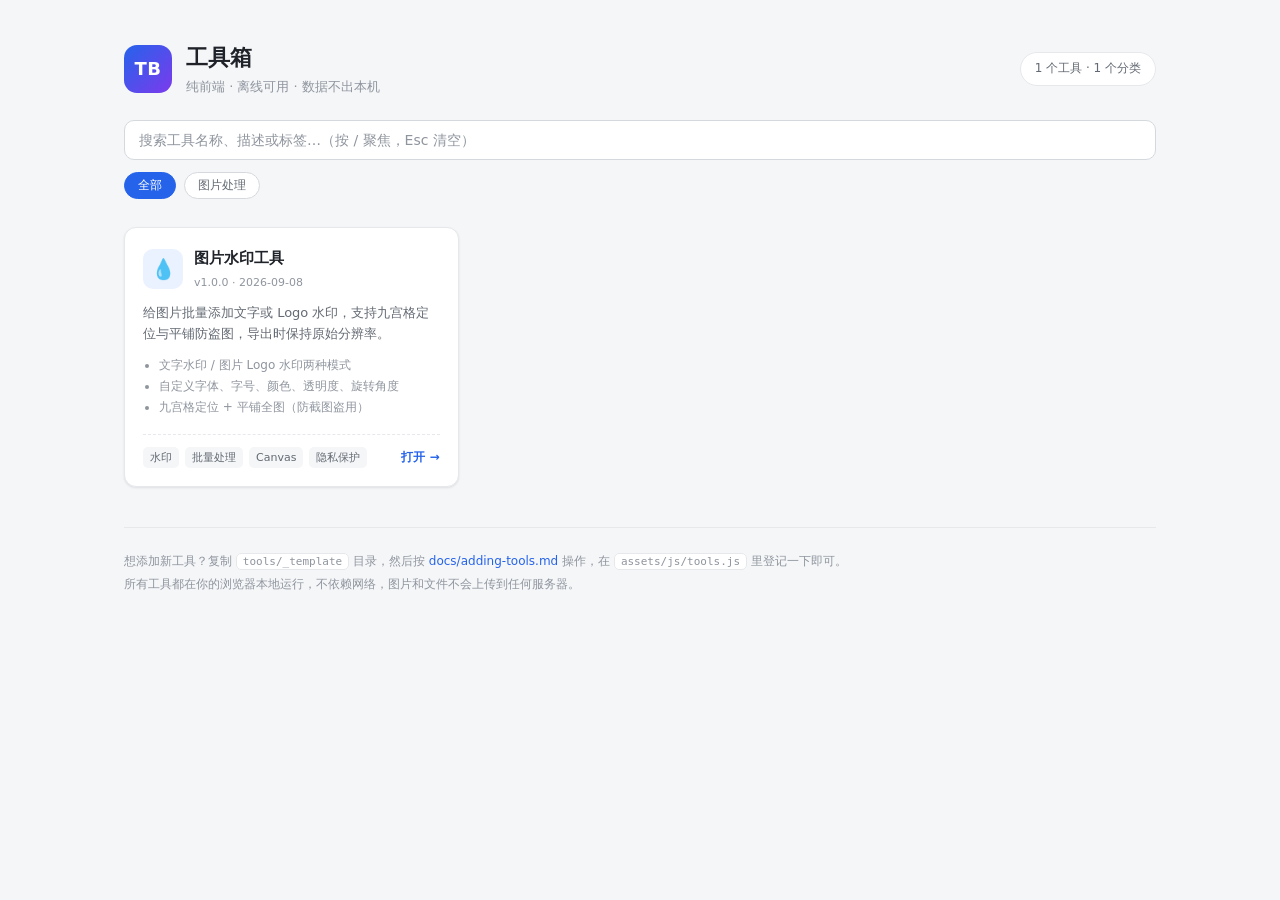
==== index.html @ ea6f8308 "feat: 初始化工具集仓库，接入图片水印工具 - 搭建模块化仓库结构：首页 + assets 公共资源 + tools 工具模块 + docs 文档 - 首页支持卡片展示、关键词搜索、分类筛选（按 " ====
<!DOCTYPE html>
<html lang="zh-CN">
<head>
<meta charset="UTF-8">
<meta name="viewport" content="width=device-width, initial-scale=1.0">
<title>工具箱 · 本地小工具集合</title>
<link rel="stylesheet" href="assets/css/hub.css">
</head>
<body>

<div class="page">
  <header class="hero">
    <div class="hero-inner">
      <div class="hero-logo">TB</div>
      <div>
        <h1>工具箱</h1>
        <p class="sub">纯前端 · 离线可用 · 数据不出本机</p>
      </div>
      <div class="hero-stat" id="stat"></div>
    </div>

    <input id="search" class="search" type="search" autocomplete="off"
           placeholder="搜索工具名称、描述或标签…（按 / 聚焦，Esc 清空）">
    <div class="chips" id="chips"></div>
  </header>

  <main class="grid" id="grid"></main>
  <div class="empty" id="empty" hidden>没有匹配的工具，换个关键词试试。</div>

  <footer class="foot">
    <p>想添加新工具？复制 <code>tools/_template</code> 目录，然后按 <a href="docs/adding-tools.md">docs/adding-tools.md</a> 操作，在 <code>assets/js/tools.js</code> 里登记一下即可。</p>
    <p>所有工具都在你的浏览器本地运行，不依赖网络，图片和文件不会上传到任何服务器。</p>
  </footer>
</div>

<script src="assets/js/tools.js"></script>
<script src="assets/js/hub.js"></script>
</body>
</html>
---- assets/css/hub.css ----
:root {
  --bg: #f5f6f8;
  --panel: #ffffff;
  --line: #e6e8eb;
  --line-strong: #d5d9de;
  --text: #1f2329;
  --text-sub: #646a73;
  --text-muted: #8f959e;
  --primary: #2563eb;
  --primary-dark: #1d4ed8;
  --primary-soft: #eaf1ff;
  --radius: 12px;
  --shadow: 0 1px 3px rgba(16, 24, 40, .06), 0 1px 2px rgba(16, 24, 40, .04);
  --shadow-hover: 0 8px 24px rgba(16, 24, 40, .10);
}

* { box-sizing: border-box; }

body {
  margin: 0;
  background: var(--bg);
  color: var(--text);
  font-family: "PingFang SC", "Microsoft YaHei", system-ui, -apple-system, "Segoe UI", sans-serif;
  font-size: 14px;
  line-height: 1.6;
}

.page { max-width: 1080px; margin: 0 auto; padding: 40px 24px 60px; }

/* ---------- 头部 ---------- */
.hero { margin-bottom: 28px; }

.hero-inner { display: flex; align-items: center; gap: 14px; flex-wrap: wrap; }

.hero-logo {
  width: 48px; height: 48px;
  border-radius: 13px;
  background: linear-gradient(135deg, #2563eb, #7c3aed);
  color: #fff;
  font-weight: 700;
  font-size: 18px;
  display: flex; align-items: center; justify-content: center;
  flex: 0 0 auto;
  letter-spacing: .5px;
}

.hero h1 { font-size: 22px; margin: 0; font-weight: 600; }
.hero .sub { margin: 2px 0 0; font-size: 13px; color: var(--text-muted); }

.hero-stat {
  margin-left: auto;
  font-size: 12px;
  color: var(--text-sub);
  background: var(--panel);
  border: 1px solid var(--line);
  border-radius: 20px;
  padding: 6px 14px;
  white-space: nowrap;
}

.search {
  width: 100%;
  margin-top: 22px;
  border: 1px solid var(--line-strong);
  border-radius: 10px;
  padding: 11px 14px;
  font-size: 14px;
  font-family: inherit;
  color: var(--text);
  background: var(--panel);
  outline: none;
  transition: all .15s;
}
.search:focus { border-color: var(--primary); box-shadow: 0 0 0 3px var(--primary-soft); }
.search::placeholder { color: var(--text-muted); }

.chips { display: flex; gap: 8px; flex-wrap: wrap; margin-top: 12px; }
.chip {
  border: 1px solid var(--line-strong);
  background: var(--panel);
  color: var(--text-sub);
  border-radius: 20px;
  padding: 4px 13px;
  font-size: 12px;
  cursor: pointer;
  font-family: inherit;
  transition: all .15s;
}
.chip:hover { border-color: var(--primary); color: var(--primary); }
.chip.active { background: var(--primary); border-color: var(--primary); color: #fff; }

/* ---------- 工具卡片 ---------- */
.grid {
  display: grid;
  grid-template-columns: repeat(auto-fill, minmax(300px, 1fr));
  gap: 14px;
}

.card {
  display: flex;
  flex-direction: column;
  background: var(--panel);
  border: 1px solid var(--line);
  border-radius: var(--radius);
  padding: 18px;
  text-decoration: none;
  color: inherit;
  box-shadow: var(--shadow);
  transition: all .18s;
}
.card:hover {
  transform: translateY(-2px);
  border-color: var(--primary);
  box-shadow: var(--shadow-hover);
}

.card-head { display: flex; align-items: center; gap: 11px; }

.card-icon {
  width: 40px; height: 40px;
  border-radius: 10px;
  background: var(--primary-soft);
  font-size: 20px;
  display: flex; align-items: center; justify-content: center;
  flex: 0 0 auto;
}

.card-title { font-size: 15px; font-weight: 600; margin: 0; }
.card-ver { font-size: 11px; color: var(--text-muted); }

.card-desc {
  margin: 11px 0 0;
  font-size: 13px;
  color: var(--text-sub);
  flex: 1 1 auto;
}

.card-feats { margin: 11px 0 0; padding-left: 16px; font-size: 12px; color: var(--text-muted); }
.card-feats li { margin-bottom: 2px; }

.card-foot {
  display: flex;
  align-items: center;
  justify-content: space-between;
  gap: 8px;
  margin-top: 14px;
  padding-top: 12px;
  border-top: 1px dashed var(--line);
}

.tags { display: flex; gap: 6px; flex-wrap: wrap; }
.tag {
  font-size: 11px;
  color: var(--text-sub);
  background: var(--bg);
  border-radius: 5px;
  padding: 2px 7px;
}
.card-go { font-size: 12px; color: var(--primary); font-weight: 600; white-space: nowrap; }

/* ---------- 空状态 / 页脚 ---------- */
.empty { text-align: center; color: var(--text-muted); padding: 50px 0; }
.empty[hidden] { display: none; }

.foot {
  margin-top: 40px;
  padding-top: 20px;
  border-top: 1px solid var(--line);
  font-size: 12px;
  color: var(--text-muted);
}
.foot p { margin: 4px 0; }
.foot code {
  background: var(--panel);
  border: 1px solid var(--line);
  border-radius: 5px;
  padding: 1px 6px;
  font-size: 11px;
}
.foot a { color: var(--primary); text-decoration: none; }
.foot a:hover { text-decoration: underline; }

@media (max-width: 640px) {
  .page { padding: 24px 16px 40px; }
  .hero-stat { margin-left: 0; }
}
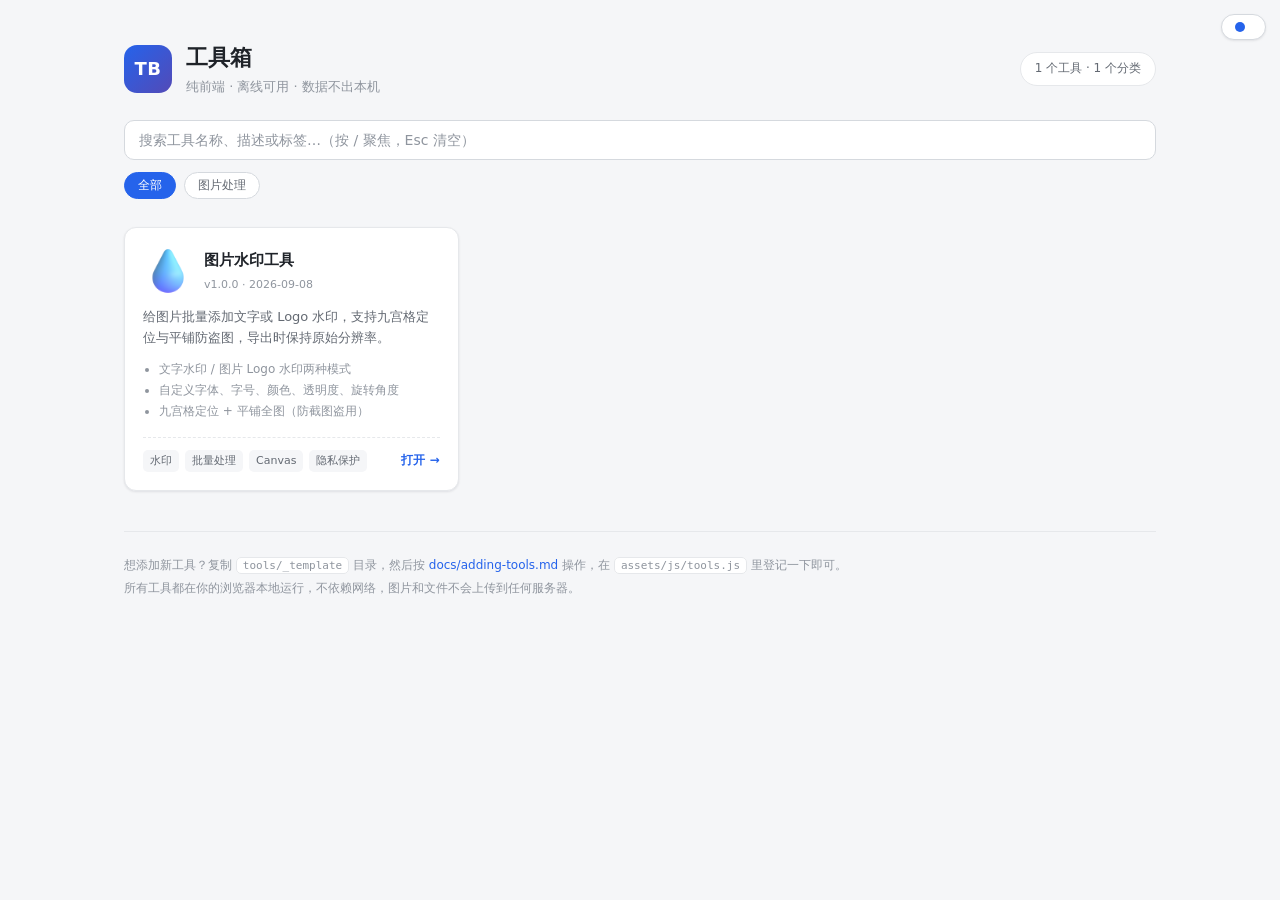
==== commit e07d0f84: "feat: 接入集中式主题系统与多巴胺卡通主题 - 新增 theme.css 集中全部设计令牌（清爽/多巴胺两套变量），组件样式只消费变量 - 新增 theme-maximal.css：五色边框轮转、" ====
--- a/index.html
+++ b/index.html
@@ -4,13 +4,20 @@
 <meta charset="UTF-8">
 <meta name="viewport" content="width=device-width, initial-scale=1.0">
 <title>工具箱 · 本地小工具集合</title>
+<script>document.documentElement.setAttribute('data-theme', (function(){try{return localStorage.getItem('tools-hub-theme')}catch(e){return null}})()||'clean')</script>
+<link rel="preconnect" href="https://fonts.googleapis.com">
+<link rel="preconnect" href="https://fonts.gstatic.com" crossorigin>
+<link href="https://fonts.googleapis.com/css2?family=Outfit:wght@700;800;900&family=Bangers&family=DM+Sans:wght@400;500;700&display=swap" rel="stylesheet" media="print" onload="this.media='all'">
+<link rel="stylesheet" href="assets/css/theme.css">
 <link rel="stylesheet" href="assets/css/hub.css">
+<link rel="stylesheet" href="assets/css/theme-maximal.css">
 </head>
 <body>
 
 <div class="page">
   <header class="hero">
     <div class="hero-inner">
+      <img class="hero-illo" src="assets/img/toolbox.png" alt="" aria-hidden="true">
       <div class="hero-logo">TB</div>
       <div>
         <h1>工具箱</h1>
@@ -35,5 +42,6 @@
 
 <script src="assets/js/tools.js"></script>
 <script src="assets/js/hub.js"></script>
+<script src="assets/js/theme.js"></script>
 </body>
 </html>
--- a/assets/css/theme.css
+++ b/assets/css/theme.css
@@ -0,0 +1,124 @@
+/* ============================================================
+   theme.css —— 集中式设计令牌（全仓库唯一变量来源）
+   切换机制：<html data-theme="clean | dopamine">
+   约定：组件样式（hub.css / 各工具 style.css）只消费变量，
+        不再自定义 :root 颜色；主题质感增强见 theme-maximal.css
+   ============================================================ */
+
+:root,
+[data-theme="clean"] {
+  /* 表面 */
+  --bg: #f5f6f8;
+  --panel: #ffffff;
+  --panel-2: #fbfcfd;
+  --line: #e6e8eb;
+  --line-strong: #d5d9de;
+
+  /* 文字 */
+  --text: #1f2329;
+  --text-sub: #646a73;
+  --text-muted: #8f959e;
+
+  /* 强调色（单强调色原则） */
+  --primary: #2563eb;
+  --primary-dark: #1d4ed8;
+  --primary-soft: #eaf1ff;
+  --danger: #dc2626;
+
+  /* 多巴胺主题的五色系统在 clean 下不启用，但保留定义供组件引用 */
+  --a1: #2563eb;  /* magenta 位 */
+  --a2: #0f6e56;  /* cyan 位 */
+  --a3: #854f0b;  /* yellow 位 */
+  --a4: #993c1d;  /* orange 位 */
+  --a5: #534ab7;  /* purple 位 */
+
+  /* 形状与质感 */
+  --radius: 12px;
+  --radius-card: 12px;
+  --border-w: 1px;
+  --shadow: 0 1px 3px rgba(16, 24, 40, .06), 0 1px 2px rgba(16, 24, 40, .04);
+  --shadow-hover: 0 8px 24px rgba(16, 24, 40, .10);
+  --shadow-stack: none;
+
+  /* 字体 */
+  --font-body: "PingFang SC", "Microsoft YaHei", system-ui, -apple-system, "Segoe UI", sans-serif;
+  --font-head: var(--font-body);
+  --font-display: var(--font-body);
+  --font-mono: "Cascadia Code", Consolas, "Courier New", monospace;
+
+  /* 装饰 */
+  --show-illo: 1;        /* 是否显示卡通插画 */
+  --hero-logo-display: flex;
+  --hero-illo-display: none;
+  --title-shadow: none;
+  --deco-rotate: 0deg;
+  --card-hover-rotate: 0deg;
+}
+
+/* ============================================================
+   多巴胺 / 极致主义主题
+   深紫黑底 + 五色系统 + 粗彩边 + 堆叠硬阴影
+   ============================================================ */
+[data-theme="dopamine"] {
+  /* 表面 */
+  --bg: #0d0d1a;
+  --panel: #2d1b4e;
+  --panel-2: #241540;
+  --line: rgba(255, 58, 242, .38);
+  --line-strong: #ff3af2;
+
+  /* 文字：正文白 on 深底 = 19.5:1 (AAA) */
+  --text: #ffffff;
+  --text-sub: rgba(255, 255, 255, .82);
+  --text-muted: rgba(255, 255, 255, .60);
+
+  /* 五色系统 */
+  --a1: #ff3af2;  /* magenta */
+  --a2: #00f5d4;  /* cyan */
+  --a3: #ffe600;  /* yellow */
+  --a4: #ff6b35;  /* orange */
+  --a5: #7b2fff;  /* purple */
+
+  --primary: var(--a1);
+  --primary-dark: var(--a4);
+  --primary-soft: rgba(255, 58, 242, .16);
+  --danger: #ff5a5a;
+
+  /* 形状与质感 */
+  --radius: 16px;
+  --radius-card: 24px;
+  --border-w: 4px;
+  --shadow: 0 0 20px rgba(255, 58, 242, .25);
+  --shadow-hover: 8px 8px 0 var(--a3), 16px 16px 0 var(--a1),
+                  0 0 40px rgba(255, 58, 242, .35);
+  --shadow-stack: 6px 6px 0 var(--a3), 12px 12px 0 var(--a1);
+
+  /* 字体 */
+  --font-head: "Outfit", "PingFang SC", "Microsoft YaHei", system-ui, sans-serif;
+  --font-display: "Bangers", "Outfit", "PingFang SC", sans-serif;
+  --font-body: "DM Sans", "PingFang SC", "Microsoft YaHei", system-ui, sans-serif;
+
+  /* 装饰 */
+  --show-illo: 1;
+  --hero-logo-display: none;
+  --hero-illo-display: block;
+  --title-shadow: 2px 2px 0 var(--a5), 4px 4px 0 var(--a1);
+  --deco-rotate: -1.5deg;
+  --card-hover-rotate: 1.2deg;
+}
+
+/* 平滑的主题过渡 */
+body,
+.panel, .card, .topbar, .input, .btn, .chip, .search {
+  transition: background-color .25s ease, border-color .25s ease,
+              color .25s ease, box-shadow .25s ease;
+}
+
+/* 减少动态偏好：关闭所有持续动画（theme-maximal 中定义的动画一并失效） */
+@media (prefers-reduced-motion: reduce) {
+  *, *::before, *::after {
+    animation-duration: .01ms !important;
+    animation-iteration-count: 1 !important;
+    transition-duration: .15s !important;
+  }
+}
--- a/assets/css/hub.css
+++ b/assets/css/hub.css
@@ -1,18 +1,5 @@
-:root {
-  --bg: #f5f6f8;
-  --panel: #ffffff;
-  --line: #e6e8eb;
-  --line-strong: #d5d9de;
-  --text: #1f2329;
-  --text-sub: #646a73;
-  --text-muted: #8f959e;
-  --primary: #2563eb;
-  --primary-dark: #1d4ed8;
-  --primary-soft: #eaf1ff;
-  --radius: 12px;
-  --shadow: 0 1px 3px rgba(16, 24, 40, .06), 0 1px 2px rgba(16, 24, 40, .04);
-  --shadow-hover: 0 8px 24px rgba(16, 24, 40, .10);
-}
+/* 设计令牌（颜色/字体/圆角/阴影）统一由 assets/css/theme.css 提供，
+   本文件只负责首页的布局与组件结构。 */
 
 * { box-sizing: border-box; }
 
@@ -20,7 +7,7 @@
   margin: 0;
   background: var(--bg);
   color: var(--text);
-  font-family: "PingFang SC", "Microsoft YaHei", system-ui, -apple-system, "Segoe UI", sans-serif;
+  font-family: var(--font-body);
   font-size: 14px;
   line-height: 1.6;
 }
@@ -35,7 +22,7 @@
 .hero-logo {
   width: 48px; height: 48px;
   border-radius: 13px;
-  background: linear-gradient(135deg, #2563eb, #7c3aed);
+  background: linear-gradient(135deg, var(--primary), var(--a5));
   color: #fff;
   font-weight: 700;
   font-size: 18px;
--- a/assets/css/theme-maximal.css
+++ b/assets/css/theme-maximal.css
@@ -0,0 +1,308 @@
+/* ============================================================
+   theme-maximal.css —— 多巴胺主题的质感与装饰增强
+   仅在 <html data-theme="dopamine"> 时生效；
+   依赖 theme.css 提供的变量（--a1 ~ --a5、--font-head 等）。
+   图片引用相对于本文件：../img/
+   ============================================================ */
+
+/* ---------- 全局图案层：圆点 + 斜纹 + 光斑（三层叠加） ---------- */
+[data-theme="dopamine"] body { position: relative; }
+
+[data-theme="dopamine"] body::before {
+  content: "";
+  position: fixed; inset: 0; z-index: 0;
+  pointer-events: none;
+  background-image:
+    radial-gradient(circle, rgba(255, 58, 242, .16) 1.5px, transparent 1.6px),
+    repeating-linear-gradient(45deg,
+      transparent 0 14px,
+      rgba(0, 245, 212, .05) 14px 28px);
+  background-size: 24px 24px, auto;
+}
+
+[data-theme="dopamine"] body::after {
+  content: "";
+  position: fixed; inset: 0; z-index: 0;
+  pointer-events: none;
+  background:
+    radial-gradient(ellipse at 15% 20%, rgba(255, 58, 242, .13), transparent 50%),
+    radial-gradient(ellipse at 85% 75%, rgba(0, 245, 212, .11), transparent 50%),
+    radial-gradient(ellipse at 55% 45%, rgba(123, 47, 255, .12), transparent 55%);
+}
+
+/* 内容抬到图案层之上 */
+[data-theme="dopamine"] .page,
+[data-theme="dopamine"] .layout,
+[data-theme="dopamine"] .topbar { position: relative; z-index: 1; }
+
+/* ---------- 首页 hero ---------- */
+.hero-illo { display: none; width: 86px; height: 86px; object-fit: contain; }
+
+[data-theme="dopamine"] .hero-logo { display: none; }
+[data-theme="dopamine"] .hero-illo {
+  display: block;
+  animation: fx-float 6s ease-in-out infinite;
+  filter: drop-shadow(0 10px 24px rgba(255, 58, 242, .45));
+}
+
+[data-theme="dopamine"] .hero h1 {
+  font-family: var(--font-head);
+  font-weight: 900;
+  letter-spacing: -.02em;
+  background: linear-gradient(90deg, var(--a1), var(--a2), var(--a3), var(--a1));
+  background-size: 300% 100%;
+  -webkit-background-clip: text;
+  background-clip: text;
+  -webkit-text-fill-color: transparent;
+  color: transparent;
+  animation: fx-gradient 4s ease infinite;
+}
+
+[data-theme="dopamine"] .hero-stat {
+  border: 3px solid var(--a4);
+  border-radius: 999px;
+  background: rgba(45, 27, 78, .7);
+  font-family: var(--font-mono);
+  font-weight: 700;
+}
+
+/* ---------- 首页：搜索与分类 ---------- */
+[data-theme="dopamine"] .search {
+  border: 4px solid var(--a2);
+  border-radius: 999px;
+  background: rgba(45, 27, 78, .6);
+  padding: 12px 18px;
+  font-weight: 700;
+  color: var(--text);
+}
+[data-theme="dopamine"] .search::placeholder { color: var(--text-muted); }
+[data-theme="dopamine"] .search:focus {
+  border-color: var(--a3);
+  box-shadow: 0 0 24px rgba(0, 245, 212, .4);
+}
+
+[data-theme="dopamine"] .chip {
+  border: 3px solid var(--a5);
+  border-radius: 999px;
+  background: rgba(45, 27, 78, .5);
+  font-weight: 700;
+}
+[data-theme="dopamine"] .chip:nth-child(2n) { border-style: dashed; }
+[data-theme="dopamine"] .chip:nth-child(3n) { border-color: var(--a4); }
+[data-theme="dopamine"] .chip:hover { border-color: var(--a3); transform: rotate(-2deg) scale(1.05); }
+[data-theme="dopamine"] .chip.active {
+  background: var(--a1);
+  border-color: var(--a3);
+  color: #fff;
+}
+
+/* ---------- 首页：工具卡片（色彩轮转 + 堆叠硬阴影 + 破格网格） ---------- */
+[data-theme="dopamine"] .card {
+  border-width: var(--border-w);
+  border-radius: var(--radius-card);
+  background: rgba(45, 27, 78, .78);
+  backdrop-filter: blur(2px);
+  box-shadow: 6px 6px 0 var(--a3), 12px 12px 0 var(--a1);
+  transform: rotate(-.8deg);
+}
+[data-theme="dopamine"] .grid .card:nth-child(5n+2) {
+  border-color: var(--a2);
+  box-shadow: 6px 6px 0 var(--a1), 12px 12px 0 var(--a5);
+  transform: rotate(1deg) translateY(8px);
+}
+[data-theme="dopamine"] .grid .card:nth-child(5n+3) {
+  border-color: var(--a3);
+  box-shadow: 6px 6px 0 var(--a4), 12px 12px 0 var(--a1);
+}
+[data-theme="dopamine"] .grid .card:nth-child(5n+4) {
+  border-color: var(--a4);
+  border-style: dashed;
+  box-shadow: 6px 6px 0 var(--a2), 12px 12px 0 var(--a3);
+  transform: rotate(-1.4deg) translateY(4px);
+}
+[data-theme="dopamine"] .grid .card:nth-child(5n) {
+  border-color: var(--a5);
+  box-shadow: 6px 6px 0 var(--a1), 12px 12px 0 var(--a2);
+  transform: rotate(1.6deg);
+}
+[data-theme="dopamine"] .card:hover {
+  transform: rotate(0deg) translateY(-6px) scale(1.03);
+  box-shadow: 10px 10px 0 var(--a3), 20px 20px 0 var(--a1),
+              0 0 44px rgba(255, 58, 242, .35);
+}
+[data-theme="dopamine"] .card:active { transform: scale(.97); }
+
+/* 卡片标题与版本 */
+[data-theme="dopamine"] .card-title {
+  font-family: var(--font-head);
+  font-weight: 900;
+  letter-spacing: .01em;
+  text-shadow: 2px 2px 0 var(--a5);
+}
+[data-theme="dopamine"] .card-ver { font-family: var(--font-mono); }
+
+/* 卡片图标：插画模式 */
+.card-illo { display: block; width: 50px; height: 50px; object-fit: contain; }
+[data-theme="dopamine"] .card-illo {
+  width: 58px; height: 58px;
+  animation: fx-bounce 3.4s ease-in-out infinite;
+}
+[data-theme="dopamine"] .card-icon {
+  border: 4px dashed var(--a2);
+  border-radius: 14px;
+  background: rgba(13, 13, 26, .4);
+}
+
+[data-theme="dopamine"] .tag {
+  border: 2px solid var(--a5);
+  background: transparent;
+  font-weight: 700;
+}
+[data-theme="dopamine"] .card-go { color: var(--a2); font-family: var(--font-head); font-weight: 800; }
+
+/* ---------- 首页：页脚 ---------- */
+[data-theme="dopamine"] .foot a { color: var(--a2); font-weight: 700; }
+[data-theme="dopamine"] .foot code { border-color: var(--line); background: rgba(45, 27, 78, .6); }
+
+/* ---------- 工具页 ---------- */
+[data-theme="dopamine"] .topbar { border-bottom: 4px solid var(--a1); }
+[data-theme="dopamine"] .tool-illo {
+  display: block;
+  animation: fx-bounce 3s ease-in-out infinite;
+  filter: drop-shadow(0 6px 14px rgba(0, 245, 212, .35));
+}
+[data-theme="dopamine"] .panel {
+  border-width: var(--border-w);
+  border-radius: 20px;
+  background: rgba(45, 27, 78, .72);
+  box-shadow: 6px 6px 0 var(--a5), 12px 12px 0 rgba(123, 47, 255, .35);
+}
+[data-theme="dopamine"] .panel-head { border-bottom: 3px dashed var(--line); }
+[data-theme="dopamine"] .panel-head h2 { font-family: var(--font-head); font-weight: 800; }
+
+[data-theme="dopamine"] .input,
+[data-theme="dopamine"] .textarea,
+[data-theme="dopamine"] select.input {
+  border: 3px solid var(--a5);
+  border-radius: 12px;
+  background: rgba(13, 13, 26, .55);
+  color: var(--text);
+  font-weight: 600;
+}
+[data-theme="dopamine"] .input:focus,
+[data-theme="dopamine"] .textarea:focus {
+  border-color: var(--a2);
+  box-shadow: 0 0 18px rgba(0, 245, 212, .35);
+}
+[data-theme="dopamine"] .input::placeholder { color: var(--text-muted); }
+[data-theme="dopamine"] .select-unit { background: var(--panel-2); color: var(--text-sub); }
+
+[data-theme="dopamine"] .dropzone { border: 4px dashed var(--a2); background: rgba(0, 245, 212, .05); }
+[data-theme="dopamine"] .dropzone.over { border-color: var(--a3); background: rgba(255, 230, 0, .08); }
+[data-theme="dopamine"] .thumb { border-width: 3px; background: var(--panel-2); }
+[data-theme="dopamine"] .thumb.active { border-color: var(--a3); }
+[data-theme="dopamine"] .badge { border: 2px solid var(--a4); background: transparent; font-family: var(--font-mono); }
+[data-theme="dopamine"] .switch { color: var(--text-sub); }
+[data-theme="dopamine"] .lbl { color: var(--text-sub); }
+[data-theme="dopamine"] .hint { color: var(--text-muted); }
+[data-theme="dopamine"] .swatches button { border-width: 2px; border-color: var(--line-strong); }
+[data-theme="dopamine"] .preview-wrap { outline: 3px dashed var(--line); outline-offset: -10px; }
+[data-theme="dopamine"] .export-bar { background: rgba(13, 13, 26, .4); border-top: 3px dashed var(--line); }
+
+/* ---------- 按钮（两个页面通用类） ---------- */
+[data-theme="dopamine"] .btn {
+  border-width: 3px;
+  border-radius: 999px;
+  font-weight: 800;
+  letter-spacing: .03em;
+  background: rgba(45, 27, 78, .6);
+  color: var(--text);
+}
+[data-theme="dopamine"] .btn-primary {
+  background: linear-gradient(90deg, var(--a1), var(--a5), var(--a2));
+  border-color: var(--a3);
+  color: #fff;
+  box-shadow: 4px 4px 0 var(--a3);
+}
+[data-theme="dopamine"] .btn-primary:hover {
+  box-shadow: 6px 6px 0 var(--a3), 0 0 28px rgba(255, 58, 242, .45);
+  transform: scale(1.05) rotate(-1deg);
+}
+[data-theme="dopamine"] .btn-outline { border-style: dashed; color: var(--a2); }
+[data-theme="dopamine"] .btn-ghost { border-width: 0; }
+[data-theme="dopamine"] .btn:hover { border-color: var(--a3); color: var(--a3); transform: translateY(-2px); }
+[data-theme="dopamine"] .btn-primary:hover { color: #fff; border-color: var(--a3); }
+[data-theme="dopamine"] .btn:active { transform: scale(.96); }
+
+/* ---------- 主题切换按钮（theme.js 注入） ---------- */
+.theme-toggle {
+  position: fixed;
+  top: 14px; right: 14px;
+  z-index: 70;
+  display: flex; align-items: center; gap: 7px;
+  border: 3px solid var(--a2);
+  border-radius: 999px;
+  background: rgba(13, 13, 26, .82);
+  color: var(--text);
+  padding: 7px 13px;
+  font-size: 12px;
+  font-weight: 800;
+  font-family: inherit;
+  cursor: pointer;
+  box-shadow: 3px 3px 0 var(--a3);
+}
+[data-theme="clean"] .theme-toggle {
+  border-width: 1px;
+  border-color: var(--line-strong);
+  background: #fff;
+  box-shadow: var(--shadow);
+}
+.theme-toggle:hover { transform: translateY(-2px) rotate(-2deg); border-color: var(--a3); }
+.theme-toggle .tt-dot {
+  width: 10px; height: 10px; border-radius: 50%;
+  background: var(--a1);
+  box-shadow: 0 0 8px var(--a1);
+}
+[data-theme="clean"] .theme-toggle .tt-dot { background: var(--primary); box-shadow: none; }
+
+/* ---------- 漂浮装饰层（theme.js 注入） ---------- */
+.fx-layer { position: fixed; inset: 0; z-index: 60; pointer-events: none; }
+.fx-layer img {
+  position: absolute;
+  filter: drop-shadow(0 6px 14px rgba(0, 0, 0, .45));
+}
+[data-theme="clean"] .fx-layer { display: none; }
+
+.fx-a { animation: fx-float 6s ease-in-out infinite; }
+.fx-b { animation: fx-float 5.2s ease-in-out infinite reverse; }
+.fx-c { animation: fx-wiggle 1.6s ease-in-out infinite; }
+.fx-d { animation: fx-bounce 2.6s ease-in-out infinite; }
+
+@keyframes fx-float {
+  0%, 100% { transform: translateY(0) rotate(0deg); }
+  50%      { transform: translateY(-18px) rotate(6deg); }
+}
+@keyframes fx-wiggle {
+  0%, 100% { transform: rotate(-7deg); }
+  50%      { transform: rotate(7deg); }
+}
+@keyframes fx-bounce {
+  0%, 100% { transform: translateY(0); }
+  50%      { transform: translateY(-10px); }
+}
+@keyframes fx-gradient {
+  0%   { background-position: 0% 50%; }
+  50%  { background-position: 100% 50%; }
+  100% { background-position: 0% 50%; }
+}
+
+/* ---------- 深色滚动条 ---------- */
+[data-theme="dopamine"] ::-webkit-scrollbar-thumb { background: #52525b; }
+[data-theme="dopamine"] ::-webkit-scrollbar-thumb:hover { background: #71717a; }
+
+/* ---------- 移动端：保持热闹，但装饰减量 ---------- */
+@media (max-width: 640px) {
+  .fx-layer img:nth-child(n+5) { display: none; }
+  [data-theme="dopamine"] .card { transform: none; }
+  [data-theme="dopamine"] .grid .card:nth-child(even) { transform: none; }
+}
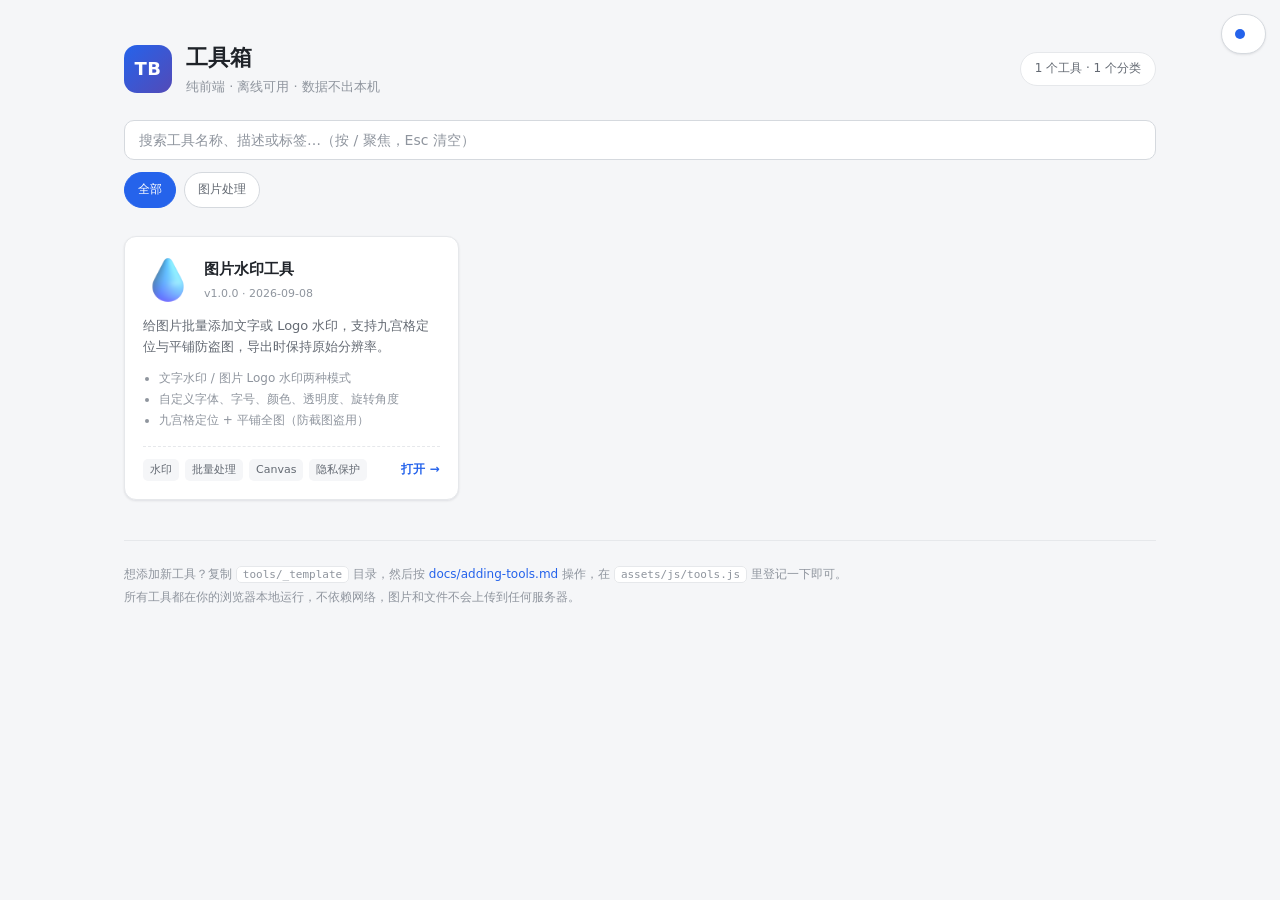
==== commit a4bc277b: "feat: 桌面/移动端适配与触控优化 - 水印工具三栏布局在 <=900px 切换为「图片/预览/设置」分页标签 - 移动端固定底部导出栏 + 安全区(env safe-area-inset)适配 " ====
--- a/index.html
+++ b/index.html
@@ -2,7 +2,7 @@
 <html lang="zh-CN">
 <head>
 <meta charset="UTF-8">
-<meta name="viewport" content="width=device-width, initial-scale=1.0">
+<meta name="viewport" content="width=device-width, initial-scale=1.0, viewport-fit=cover">
 <title>工具箱 · 本地小工具集合</title>
 <script>document.documentElement.setAttribute('data-theme', (function(){try{return localStorage.getItem('tools-hub-theme')}catch(e){return null}})()||'clean')</script>
 <link rel="preconnect" href="https://fonts.googleapis.com">
--- a/assets/css/theme.css
+++ b/assets/css/theme.css
@@ -122,3 +122,71 @@
     transition-duration: .15s !important;
   }
 }
+
+/* ============================================================
+   触控与响应式基线（全站共用）
+   目标：任何屏幕下点击目标够大、点击无延迟、不横向溢出
+   ============================================================ */
+html {
+  -webkit-text-size-adjust: 100%;
+  text-size-adjust: 100%;
+}
+
+/* 去掉移动端点击高亮闪烁（反馈交给 :active），并关闭双击缩放的 300ms 延迟 */
+button, a, input, select, textarea, label, [role="tab"], .thumb {
+  -webkit-tap-highlight-color: transparent;
+  touch-action: manipulation;
+}
+
+/* 媒体元素不撑破容器 */
+img, svg, canvas { max-width: 100%; }
+.page, .layout, .panel, .grid { min-width: 0; }
+
+/* 键盘/读屏可见的焦点环（不干扰鼠标点击） */
+:focus-visible {
+  outline: 2px solid var(--primary);
+  outline-offset: 2px;
+}
+
+/* 触控目标尺寸：主操作 ≥44px，次要操作 ≥32px */
+.btn { min-height: 44px; }
+.chip { min-height: 36px; }
+.seg { min-height: 40px; }
+.btn-small { min-height: 36px; }
+.btn-mini { min-height: 32px; }
+.theme-toggle { min-height: 40px; }
+.back-home { min-width: 36px; min-height: 36px; }
+
+/* ---------------- 窄屏 / 触控设备增强 ---------------- */
+@media (max-width: 900px) {
+  /* iOS 聚焦输入框时字号 <16px 会触发整页自动缩放，统一提到 16px */
+  input, select, textarea { font-size: 16px; }
+
+  .btn, .chip, .view-tab { min-height: 48px; }
+  .btn-small, .btn-mini { min-height: 44px; }
+  .back-home { width: 44px; height: 44px; line-height: 42px; font-size: 18px; }
+  .theme-toggle { min-height: 44px; padding: 8px 14px; }
+
+  /* 滑块在触屏上默认太小，放大轨道与滑块 */
+  input[type="range"] { height: 40px; }
+  input[type="range"]::-webkit-slider-thumb {
+    width: 26px; height: 26px;
+    border-radius: 50%;
+    background: var(--primary);
+  }
+  input[type="range"]::-moz-range-thumb {
+    width: 26px; height: 26px;
+    border: none; border-radius: 50%;
+    background: var(--primary);
+  }
+  input[type="color"] { min-height: 44px; }
+
+  /* 触摸反馈：按下即响应 */
+  .btn:active, .chip:active, .view-tab:active, .thumb:active { opacity: .75; }
+}
+
+/* 横屏矮屏（如手机横放）：收紧纵向留白 */
+@media (max-height: 480px) and (orientation: landscape) {
+  .page { padding: 16px 16px 32px; }
+  .hero { margin-bottom: 16px; }
+}
--- a/assets/css/hub.css
+++ b/assets/css/hub.css
@@ -167,7 +167,54 @@
 .foot a { color: var(--primary); text-decoration: none; }
 .foot a:hover { text-decoration: underline; }
 
+/* ---------------- 平板 / 窄笔记本 ---------------- */
+@media (max-width: 900px) {
+  .page { padding: 28px 20px 48px; }
+  .grid { grid-template-columns: repeat(auto-fill, minmax(260px, 1fr)); }
+}
+
+/* ---------------- 手机 ---------------- */
 @media (max-width: 640px) {
-  .page { padding: 24px 16px 40px; }
-  .hero-stat { margin-left: 0; }
-}
+  .page {
+    padding: 20px 14px calc(40px + env(safe-area-inset-bottom, 0px));
+    padding-top: calc(20px + env(safe-area-inset-top, 0px));
+  }
+
+  /* hero 纵向堆叠，统计徽章独占一行；右侧给悬浮主题按钮让位 */
+  .hero { margin-bottom: 20px; }
+  .hero-inner { gap: 10px; padding-right: 84px; }
+  .hero h1 { font-size: 20px; }
+  .hero-illo { width: 62px; height: 62px; }
+  .hero-logo { width: 40px; height: 40px; border-radius: 11px; font-size: 15px; }
+  .hero-stat { margin-left: 0; width: 100%; text-align: center; }
+
+  /* 搜索框：够高才好点 */
+  .search { padding: 14px 16px; margin-top: 16px; }
+
+  /* 分类胶囊改为横向滑动，避免多行占屏 */
+  .chips {
+    flex-wrap: nowrap;
+    overflow-x: auto;
+    -webkit-overflow-scrolling: touch;
+    scrollbar-width: none;
+    padding-bottom: 2px;
+  }
+  .chips::-webkit-scrollbar { display: none; }
+  .chip { flex: 0 0 auto; }
+
+  /* 卡片单列，留白适度收紧 */
+  .grid { grid-template-columns: 1fr; gap: 12px; }
+  .card { padding: 16px; }
+  .card-feats { font-size: 12px; }
+  .card-foot { flex-wrap: wrap; gap: 10px; }
+
+  .foot { margin-top: 28px; font-size: 12px; }
+}
+
+/* 超窄屏（≤360px）：进一步压缩边距与图标 */
+@media (max-width: 360px) {
+  .page { padding-left: 12px; padding-right: 12px; }
+  .card { padding: 14px; }
+  .card-icon { width: 40px; height: 40px; font-size: 18px; }
+  .hero h1 { font-size: 19px; }
+}
--- a/assets/css/theme-maximal.css
+++ b/assets/css/theme-maximal.css
@@ -300,9 +300,48 @@
 [data-theme="dopamine"] ::-webkit-scrollbar-thumb { background: #52525b; }
 [data-theme="dopamine"] ::-webkit-scrollbar-thumb:hover { background: #71717a; }
 
-/* ---------- 移动端：保持热闹，但装饰减量 ---------- */
+/* ---------- 移动端：保持热闹，但收敛装饰与溢出 ---------- */
+@media (max-width: 900px) {
+  /* 硬阴影在窄屏会顶到视口边缘引发横向滚动，收窄偏移 */
+  [data-theme="dopamine"] .card,
+  [data-theme="dopamine"] .grid .card:nth-child(5n+2),
+  [data-theme="dopamine"] .grid .card:nth-child(5n+3),
+  [data-theme="dopamine"] .grid .card:nth-child(5n+4),
+  [data-theme="dopamine"] .grid .card:nth-child(5n) {
+    box-shadow: 3px 3px 0 var(--a3), 6px 6px 0 var(--a1);
+  }
+  [data-theme="dopamine"] .card:hover {
+    transform: translateY(-3px);
+    box-shadow: 4px 4px 0 var(--a3), 8px 8px 0 var(--a1);
+  }
+  [data-theme="dopamine"] .panel { box-shadow: 3px 3px 0 var(--a5); }
+
+  /* 工具页的分页标签：保持粗边与激活态冲击感 */
+  .view-tab { border-width: 3px; border-radius: 14px; }
+  [data-theme="dopamine"] .view-tab.is-active {
+    background: linear-gradient(90deg, var(--a1), var(--a5));
+    color: #fff;
+    border-color: var(--a3);
+  }
+  [data-theme="dopamine"] .export-bar {
+    border-top: 3px solid var(--a1);
+    background: rgba(13, 13, 26, .94);
+  }
+
+  /* 悬浮主题按钮避开状态栏与安全区 */
+  .theme-toggle {
+    top: calc(8px + env(safe-area-inset-top, 0px));
+    right: calc(8px + env(safe-area-inset-right, 0px));
+  }
+
+  .fx-layer img:nth-child(n+5) { display: none; }
+}
+
 @media (max-width: 640px) {
-  .fx-layer img:nth-child(n+5) { display: none; }
-  [data-theme="dopamine"] .card { transform: none; }
-  [data-theme="dopamine"] .grid .card:nth-child(even) { transform: none; }
-}
+  .fx-layer img:nth-child(n+3) { display: none; }
+  [data-theme="dopamine"] .card,
+  [data-theme="dopamine"] .grid .card:nth-child(5n+2),
+  [data-theme="dopamine"] .grid .card:nth-child(5n+3),
+  [data-theme="dopamine"] .grid .card:nth-child(5n+4),
+  [data-theme="dopamine"] .grid .card:nth-child(5n) { transform: none; }
+}
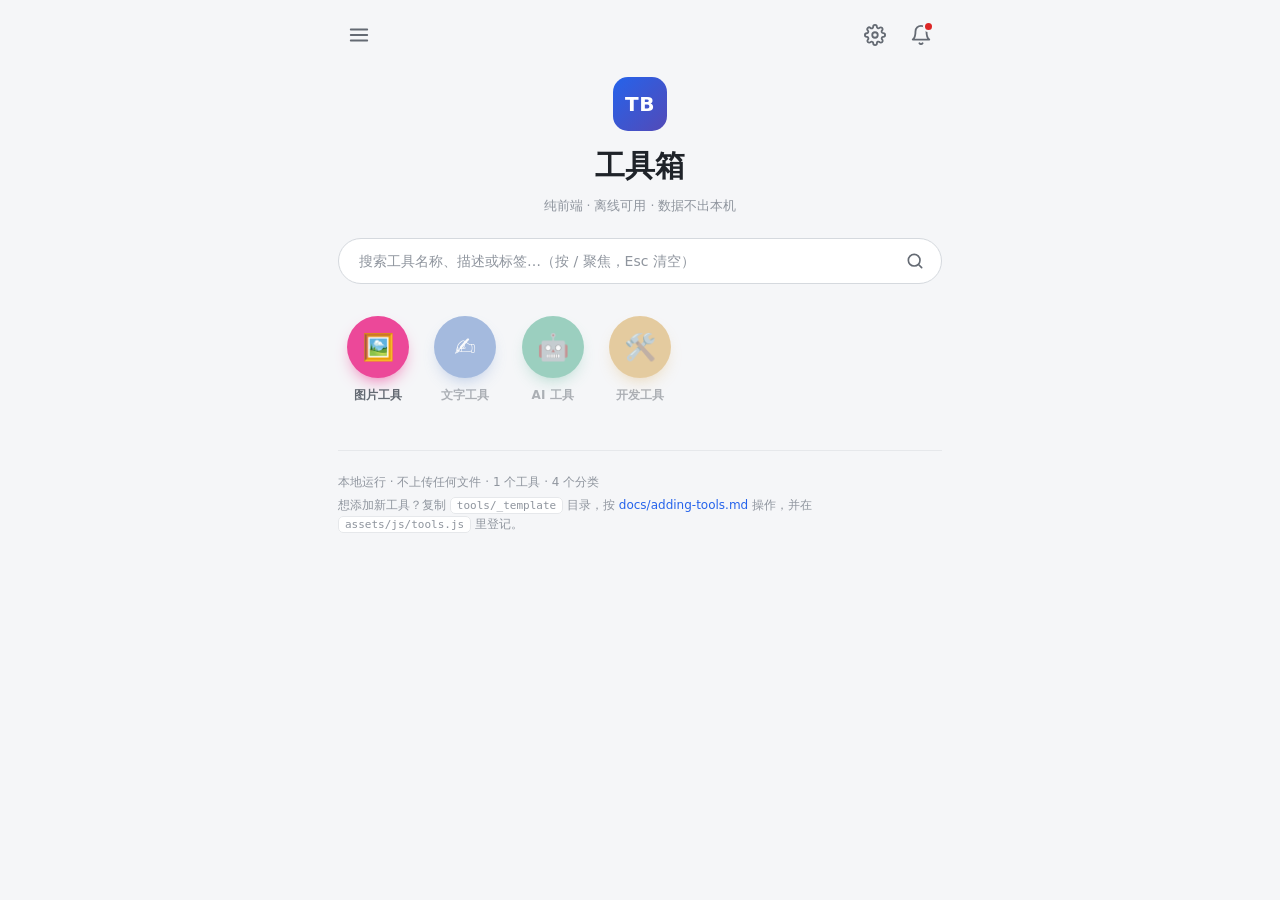
==== commit ffe13d1e: "feat: 首页按 Kuafu 风格重设计（分类两级结构 + 主题切换并入设置） - 首页改为移动 App 风：顶栏(汉堡/齿轮/铃铛) + 居中品牌 + 药丸搜索 + 分类圆形图标网格 - 分类+工" ====
--- a/index.html
+++ b/index.html
@@ -4,6 +4,7 @@
 <meta charset="UTF-8">
 <meta name="viewport" content="width=device-width, initial-scale=1.0, viewport-fit=cover">
 <title>工具箱 · 本地小工具集合</title>
+<link rel="icon" href="favicon.svg" type="image/svg+xml">
 <script>document.documentElement.setAttribute('data-theme', (function(){try{return localStorage.getItem('tools-hub-theme')}catch(e){return null}})()||'clean')</script>
 <link rel="preconnect" href="https://fonts.googleapis.com">
 <link rel="preconnect" href="https://fonts.gstatic.com" crossorigin>
@@ -12,36 +13,144 @@
 <link rel="stylesheet" href="assets/css/hub.css">
 <link rel="stylesheet" href="assets/css/theme-maximal.css">
 </head>
-<body>
+<body class="hub">
 
-<div class="page">
-  <header class="hero">
-    <div class="hero-inner">
-      <img class="hero-illo" src="assets/img/toolbox.png" alt="" aria-hidden="true">
-      <div class="hero-logo">TB</div>
-      <div>
-        <h1>工具箱</h1>
-        <p class="sub">纯前端 · 离线可用 · 数据不出本机</p>
-      </div>
-      <div class="hero-stat" id="stat"></div>
+<div class="app">
+
+  <!-- 顶部栏：汉堡（左） + 齿轮 / 铃铛（右） -->
+  <header class="appbar">
+    <button type="button" class="icon-btn" id="menu-btn" aria-label="打开菜单" aria-controls="drawer" aria-expanded="false">
+      <svg viewBox="0 0 24 24" fill="none" stroke="currentColor" stroke-width="2" stroke-linecap="round" aria-hidden="true">
+        <path d="M3 6h18M3 12h18M3 18h18"/>
+      </svg>
+    </button>
+    <div class="appbar-right">
+      <button type="button" class="icon-btn" id="settings-btn" aria-label="页面设置" aria-controls="settings-panel" aria-expanded="false">
+        <svg viewBox="0 0 24 24" fill="none" stroke="currentColor" stroke-width="2" stroke-linecap="round" stroke-linejoin="round" aria-hidden="true">
+          <circle cx="12" cy="12" r="3"/>
+          <path d="M19.4 15a1.65 1.65 0 0 0 .33 1.82l.06.06a2 2 0 1 1-2.83 2.83l-.06-.06a1.65 1.65 0 0 0-1.82-.33 1.65 1.65 0 0 0-1 1.51V21a2 2 0 1 1-4 0v-.09A1.65 1.65 0 0 0 9 19.4a1.65 1.65 0 0 0-1.82.33l-.06.06a2 2 0 1 1-2.83-2.83l.06-.06a1.65 1.65 0 0 0 .33-1.82 1.65 1.65 0 0 0-1.51-1H3a2 2 0 1 1 0-4h.09A1.65 1.65 0 0 0 4.6 9a1.65 1.65 0 0 0-.33-1.82l-.06-.06a2 2 0 1 1 2.83-2.83l.06.06a1.65 1.65 0 0 0 1.82.33H9a1.65 1.65 0 0 0 1-1.51V3a2 2 0 1 1 4 0v.09a1.65 1.65 0 0 0 1 1.51 1.65 1.65 0 0 0 1.82-.33l.06-.06a2 2 0 1 1 2.83 2.83l-.06.06a1.65 1.65 0 0 0-.33 1.82V9a1.65 1.65 0 0 0 1.51 1H21a2 2 0 1 1 0 4h-.09a1.65 1.65 0 0 0-1.51 1z"/>
+        </svg>
+      </button>
+      <button type="button" class="icon-btn" id="bell-btn" aria-label="通知（占位）">
+        <svg viewBox="0 0 24 24" fill="none" stroke="currentColor" stroke-width="2" stroke-linecap="round" stroke-linejoin="round" aria-hidden="true">
+          <path d="M18 8A6 6 0 0 0 6 8c0 7-3 9-3 9h18s-3-2-3-9"/>
+          <path d="M13.73 21a2 2 0 0 1-3.46 0"/>
+        </svg>
+        <span class="dot" aria-hidden="true"></span>
+      </button>
+    </div>
+  </header>
+
+  <!-- 品牌 -->
+  <section class="brand">
+    <div class="brand-logo">
+      <span class="brand-mark" aria-hidden="true">TB</span>
+      <img class="brand-illo" src="assets/img/toolbox.png" alt="" aria-hidden="true">
+    </div>
+    <h1 class="brand-name">工具箱</h1>
+    <p class="brand-sub">纯前端 · 离线可用 · 数据不出本机</p>
+  </section>
+
+  <!-- 搜索 -->
+  <div class="searchbar">
+    <input id="search" class="search" type="search" autocomplete="off"
+           placeholder="搜索工具名称、描述或标签…（按 / 聚焦，Esc 清空）" aria-label="搜索工具">
+    <span class="search-ico" aria-hidden="true">
+      <svg viewBox="0 0 24 24" fill="none" stroke="currentColor" stroke-width="2" stroke-linecap="round" aria-hidden="true">
+        <circle cx="11" cy="11" r="7"/>
+        <path d="m20 20-3.5-3.5"/>
+      </svg>
+    </span>
+  </div>
+
+  <!-- 一级：分类网格 -->
+  <nav class="cat-grid" id="cat-grid" aria-label="工具分类"></nav>
+
+  <!-- 二级：分类下的工具 / 搜索结果 -->
+  <section class="cat-tools" id="cat-tools" aria-live="polite">
+    <div class="cat-tools-head">
+      <button type="button" class="back-btn" id="cat-back" aria-label="返回分类列表">
+        <svg viewBox="0 0 24 24" fill="none" stroke="currentColor" stroke-width="2" stroke-linecap="round" stroke-linejoin="round" aria-hidden="true">
+          <path d="M15 18l-6-6 6-6"/>
+        </svg>
+      </button>
+      <h2 class="cat-tools-title" id="cat-tools-title"></h2>
+    </div>
+    <div class="grid" id="grid"></div>
+    <div class="empty" id="empty" hidden></div>
+  </section>
+
+  <footer class="foot">
+    <p>本地运行 · 不上传任何文件 · <span id="stat"></span></p>
+    <p>想添加新工具？复制 <code>tools/_template</code> 目录，按 <a href="docs/adding-tools.md">docs/adding-tools.md</a> 操作，并在 <code>assets/js/tools.js</code> 里登记。</p>
+  </footer>
+
+</div>
+
+<!-- 汉堡抽屉 -->
+<div class="scrim" id="scrim" hidden></div>
+<aside class="drawer" id="drawer" role="dialog" aria-modal="true" aria-label="菜单" hidden>
+  <div class="drawer-head">
+    <span class="drawer-title">工具箱</span>
+    <button type="button" class="icon-btn" id="drawer-close" aria-label="关闭菜单">
+      <svg viewBox="0 0 24 24" fill="none" stroke="currentColor" stroke-width="2" stroke-linecap="round" aria-hidden="true"><path d="M6 6l12 12M18 6L6 18"/></svg>
+    </button>
+  </div>
+  <nav class="drawer-nav">
+    <button type="button" data-open="settings">⚙️ 页面设置</button>
+    <button type="button" data-open="settings">ℹ️ 关于（v<span data-ver>0.0.1</span>）</button>
+    <a href="docs/adding-tools.md">➕ 添加新工具</a>
+    <a href="https://github.com/AI-Light-Project/tiny-toolset" target="_blank" rel="noopener">🐙 GitHub 仓库</a>
+  </nav>
+</aside>
+
+<!-- 设置面板（齿轮） -->
+<section class="settings" id="settings-panel" role="dialog" aria-modal="true" aria-label="页面设置" hidden>
+  <div class="settings-card">
+    <div class="settings-head">
+      <h2>页面设置</h2>
+      <button type="button" class="icon-btn" id="settings-close" aria-label="关闭设置">
+        <svg viewBox="0 0 24 24" fill="none" stroke="currentColor" stroke-width="2" stroke-linecap="round" aria-hidden="true"><path d="M6 6l12 12M18 6L6 18"/></svg>
+      </button>
     </div>
 
-    <input id="search" class="search" type="search" autocomplete="off"
-           placeholder="搜索工具名称、描述或标签…（按 / 聚焦，Esc 清空）">
-    <div class="chips" id="chips"></div>
-  </header>
+    <div class="setting-row">
+      <div class="setting-label">
+        <span>界面主题</span>
+        <small>清爽主题下分类为「下拉展开」，多巴胺主题下为「炸开散列」</small>
+      </div>
+      <div class="seg-theme" id="theme-seg" role="radiogroup" aria-label="界面主题">
+        <button type="button" data-theme-id="clean" role="radio" aria-checked="false">清爽</button>
+        <button type="button" data-theme-id="dopamine" role="radio" aria-checked="false">多巴胺</button>
+      </div>
+    </div>
 
-  <main class="grid" id="grid"></main>
-  <div class="empty" id="empty" hidden>没有匹配的工具，换个关键词试试。</div>
+    <div class="setting-row">
+      <div class="setting-label">
+        <span>关于</span>
+        <small>工具箱 v<span data-ver>0.0.1</span> · 纯前端 · 离线可用</small>
+      </div>
+      <a class="setting-link" href="https://github.com/AI-Light-Project/tiny-toolset" target="_blank" rel="noopener">GitHub →</a>
+    </div>
 
-  <footer class="foot">
-    <p>想添加新工具？复制 <code>tools/_template</code> 目录，然后按 <a href="docs/adding-tools.md">docs/adding-tools.md</a> 操作，在 <code>assets/js/tools.js</code> 里登记一下即可。</p>
-    <p>所有工具都在你的浏览器本地运行，不依赖网络，图片和文件不会上传到任何服务器。</p>
-  </footer>
-</div>
+    <div class="setting-row">
+      <div class="setting-label">
+        <span>本地数据</span>
+        <small>主题偏好、工具配置均只存在本机浏览器</small>
+      </div>
+      <button type="button" class="btn-danger" id="clear-data">清除本地数据</button>
+    </div>
+  </div>
+</section>
+
+<!-- 炸开层（多巴胺主题：分类点击后工具散列四周） -->
+<div class="burst-layer" id="burst-layer" hidden aria-hidden="true"></div>
+
+<!-- 轻提示 -->
+<div class="toast" id="toast" role="status" aria-live="polite" hidden></div>
 
 <script src="assets/js/tools.js"></script>
+<script src="assets/js/theme.js"></script>
 <script src="assets/js/hub.js"></script>
-<script src="assets/js/theme.js"></script>
 </body>
 </html>
--- a/assets/css/theme.css
+++ b/assets/css/theme.css
@@ -31,6 +31,16 @@
   --a3: #854f0b;  /* yellow 位 */
   --a4: #993c1d;  /* orange 位 */
   --a5: #534ab7;  /* purple 位 */
+
+  /* 分类磁贴配色（首页分类网格；1~4 对应注册表里分类的 color） */
+  --cat-1: #ec4899;  /* 图片：粉 */
+  --cat-2: #3b82f6;  /* 文字：蓝 */
+  --cat-3: #10b981;  /* AI：绿 */
+  --cat-4: #f59e0b;  /* 开发：琥珀 */
+  --cat-1-bg: #fde8f3;
+  --cat-2-bg: #e7f0ff;
+  --cat-3-bg: #e2f8f0;
+  --cat-4-bg: #fdf1dd;
 
   /* 形状与质感 */
   --radius: 12px;
@@ -83,6 +93,16 @@
   --primary-dark: var(--a4);
   --primary-soft: rgba(255, 58, 242, .16);
   --danger: #ff5a5a;
+
+  /* 分类磁贴配色（多巴胺：直接用五色系统的高饱和色） */
+  --cat-1: var(--a1);
+  --cat-2: var(--a2);
+  --cat-3: var(--a3);
+  --cat-4: var(--a4);
+  --cat-1-bg: rgba(255, 58, 242, .18);
+  --cat-2-bg: rgba(0, 245, 212, .16);
+  --cat-3-bg: rgba(255, 230, 0, .16);
+  --cat-4-bg: rgba(255, 107, 53, .18);
 
   /* 形状与质感 */
   --radius: 16px;
--- a/assets/css/hub.css
+++ b/assets/css/hub.css
@@ -1,5 +1,10 @@
-/* 设计令牌（颜色/字体/圆角/阴影）统一由 assets/css/theme.css 提供，
-   本文件只负责首页的布局与组件结构。 */
+/* ============================================================
+   hub.css —— 首页布局与组件结构
+   设计令牌（颜色/字体/圆角/阴影）统一由 assets/css/theme.css 提供；
+   多巴胺主题的质感增强见 theme-maximal.css。
+   布局：顶栏 → 品牌 → 药丸搜索 → 分类网格（一级）→ 工具列表（二级）
+   两套交互：clean 主题「下拉展开」/ dopamine 主题「炸开散列」
+   ============================================================ */
 
 * { box-sizing: border-box; }
 
@@ -12,74 +17,159 @@
   line-height: 1.6;
 }
 
-.page { max-width: 1080px; margin: 0 auto; padding: 40px 24px 60px; }
-
-/* ---------- 头部 ---------- */
-.hero { margin-bottom: 28px; }
-
-.hero-inner { display: flex; align-items: center; gap: 14px; flex-wrap: wrap; }
-
-.hero-logo {
-  width: 48px; height: 48px;
-  border-radius: 13px;
+.app {
+  max-width: 640px;
+  margin: 0 auto;
+  padding: 0 18px 56px;
+  min-height: 100vh;
+}
+
+/* ---------- 顶栏 ---------- */
+.appbar {
+  display: flex;
+  align-items: center;
+  justify-content: space-between;
+  gap: 10px;
+  padding: 14px 0 4px;
+}
+.appbar-right { display: flex; align-items: center; gap: 4px; }
+
+.icon-btn {
+  width: 42px; height: 42px;
+  display: grid; place-items: center;
+  border: 0; background: transparent;
+  color: var(--text-sub);
+  border-radius: 12px;
+  cursor: pointer;
+  position: relative;
+  transition: background-color .15s, color .15s, transform .15s;
+}
+.icon-btn:hover { background: var(--panel); color: var(--text); }
+.icon-btn:active { transform: scale(.94); }
+.icon-btn svg { width: 22px; height: 22px; display: block; }
+
+.icon-btn .dot {
+  position: absolute; top: 9px; right: 10px;
+  width: 7px; height: 7px; border-radius: 50%;
+  background: var(--danger);
+  box-shadow: 0 0 0 2px var(--bg);
+}
+
+/* ---------- 品牌 ---------- */
+.brand { text-align: center; padding: 16px 0 4px; }
+.brand-logo { display: flex; align-items: center; justify-content: center; min-height: 56px; }
+
+.brand-mark {
+  width: 54px; height: 54px; border-radius: 15px;
   background: linear-gradient(135deg, var(--primary), var(--a5));
-  color: #fff;
-  font-weight: 700;
-  font-size: 18px;
-  display: flex; align-items: center; justify-content: center;
-  flex: 0 0 auto;
-  letter-spacing: .5px;
-}
-
-.hero h1 { font-size: 22px; margin: 0; font-weight: 600; }
-.hero .sub { margin: 2px 0 0; font-size: 13px; color: var(--text-muted); }
-
-.hero-stat {
-  margin-left: auto;
-  font-size: 12px;
-  color: var(--text-sub);
-  background: var(--panel);
-  border: 1px solid var(--line);
-  border-radius: 20px;
-  padding: 6px 14px;
-  white-space: nowrap;
-}
+  color: #fff; font-weight: 700; font-size: 20px; letter-spacing: .5px;
+  display: var(--hero-logo-display);
+  align-items: center; justify-content: center;
+}
+.brand-illo {
+  width: 88px; height: 88px; object-fit: contain;
+  display: var(--hero-illo-display);
+}
+
+.brand-name { margin: 10px 0 0; font-size: 30px; font-weight: 800; letter-spacing: .01em; }
+.brand-sub { margin: 6px 0 0; font-size: 12.5px; color: var(--text-muted); }
+
+/* ---------- 搜索 ---------- */
+.searchbar { position: relative; margin-top: 18px; }
 
 .search {
   width: 100%;
-  margin-top: 22px;
-  border: 1px solid var(--line-strong);
-  border-radius: 10px;
-  padding: 11px 14px;
+  border: 1.5px solid var(--line-strong);
+  border-radius: 999px;
+  padding: 14px 56px 14px 20px;
   font-size: 14px;
   font-family: inherit;
   color: var(--text);
   background: var(--panel);
   outline: none;
-  transition: all .15s;
+  transition: border-color .15s, box-shadow .15s;
+  -webkit-appearance: none;
+  appearance: none;
 }
 .search:focus { border-color: var(--primary); box-shadow: 0 0 0 3px var(--primary-soft); }
 .search::placeholder { color: var(--text-muted); }
-
-.chips { display: flex; gap: 8px; flex-wrap: wrap; margin-top: 12px; }
-.chip {
+.search::-webkit-search-cancel-button { -webkit-appearance: none; }
+
+.search-ico {
+  position: absolute; right: 8px; top: 50%; transform: translateY(-50%);
+  width: 38px; height: 38px; border-radius: 50%;
+  display: grid; place-items: center;
+  color: var(--text-sub); pointer-events: none;
+}
+.search-ico svg { width: 20px; height: 20px; }
+
+/* ---------- 一级：分类网格 ---------- */
+.cat-grid {
+  margin-top: 26px;
+  display: grid;
+  grid-template-columns: repeat(auto-fill, minmax(76px, 1fr));
+  gap: 18px 8px;
+}
+
+.cat-tile {
+  border: 0; background: transparent; cursor: pointer;
+  display: flex; flex-direction: column; align-items: center; gap: 9px;
+  padding: 6px 2px; border-radius: 16px;
+  font-family: inherit; color: var(--text-sub);
+  transition: transform .16s;
+}
+.cat-tile:hover { transform: translateY(-2px); }
+.cat-tile:active { transform: scale(.95); }
+
+.cat-tile .cat-ico {
+  width: clamp(52px, 15vw, 62px); height: clamp(52px, 15vw, 62px);
+  border-radius: 50%;
+  display: grid; place-items: center;
+  font-size: 26px; line-height: 1;
+  background: var(--cat-c, var(--primary));
+  color: #fff;
+  box-shadow: 0 8px 18px -8px var(--cat-c, var(--primary));
+  transition: box-shadow .16s;
+}
+.cat-tile .cat-name { font-size: 12px; font-weight: 600; text-align: center; }
+
+.cat-tile.is-empty { opacity: .5; }
+.cat-tile.is-empty .cat-ico { filter: grayscale(.4); }
+.cat-tile.is-empty .cat-name::after { content: ''; }
+
+.cat-tile.is-active { color: var(--primary); }
+.cat-tile.is-active .cat-ico {
+  box-shadow: 0 0 0 3px var(--bg), 0 0 0 5px var(--cat-c, var(--primary));
+}
+
+/* ---------- 二级：分类工具 / 搜索结果 ---------- */
+.cat-tools { margin-top: 26px; display: none; }
+.cat-tools.is-open { display: block; animation: drop-in .28s ease both; }
+
+@keyframes drop-in {
+  from { opacity: 0; transform: translateY(-8px); }
+  to   { opacity: 1; transform: translateY(0); }
+}
+
+.cat-tools-head { display: flex; align-items: center; gap: 10px; margin-bottom: 14px; }
+.cat-tools-title { margin: 0; font-size: 16px; font-weight: 700; }
+.cat-tools-title .muted { margin-left: 6px; font-size: 12.5px; font-weight: 500; color: var(--text-muted); }
+
+.back-btn {
+  width: 34px; height: 34px; flex: 0 0 auto;
   border: 1px solid var(--line-strong);
-  background: var(--panel);
-  color: var(--text-sub);
-  border-radius: 20px;
-  padding: 4px 13px;
-  font-size: 12px;
-  cursor: pointer;
-  font-family: inherit;
-  transition: all .15s;
-}
-.chip:hover { border-color: var(--primary); color: var(--primary); }
-.chip.active { background: var(--primary); border-color: var(--primary); color: #fff; }
+  border-radius: 10px;
+  background: var(--panel); color: var(--text-sub);
+  display: grid; place-items: center; cursor: pointer;
+  transition: border-color .15s, color .15s;
+}
+.back-btn:hover { border-color: var(--primary); color: var(--primary); }
+.back-btn svg { width: 18px; height: 18px; }
 
 /* ---------- 工具卡片 ---------- */
 .grid {
   display: grid;
-  grid-template-columns: repeat(auto-fill, minmax(300px, 1fr));
+  grid-template-columns: repeat(auto-fill, minmax(260px, 1fr));
   gap: 14px;
 }
 
@@ -103,7 +193,7 @@
 
 .card-head { display: flex; align-items: center; gap: 11px; }
 
-.card-icon {
+.card-icon, .card-illo {
   width: 40px; height: 40px;
   border-radius: 10px;
   background: var(--primary-soft);
@@ -111,110 +201,218 @@
   display: flex; align-items: center; justify-content: center;
   flex: 0 0 auto;
 }
+.card-illo { background: transparent; object-fit: contain; }
 
 .card-title { font-size: 15px; font-weight: 600; margin: 0; }
 .card-ver { font-size: 11px; color: var(--text-muted); }
 
-.card-desc {
-  margin: 11px 0 0;
-  font-size: 13px;
-  color: var(--text-sub);
-  flex: 1 1 auto;
-}
+.card-desc { margin: 11px 0 0; font-size: 13px; color: var(--text-sub); flex: 1 1 auto; }
 
 .card-feats { margin: 11px 0 0; padding-left: 16px; font-size: 12px; color: var(--text-muted); }
 .card-feats li { margin-bottom: 2px; }
 
 .card-foot {
-  display: flex;
-  align-items: center;
-  justify-content: space-between;
-  gap: 8px;
-  margin-top: 14px;
-  padding-top: 12px;
+  display: flex; align-items: center; justify-content: space-between;
+  gap: 8px; margin-top: 14px; padding-top: 12px;
   border-top: 1px dashed var(--line);
 }
 
 .tags { display: flex; gap: 6px; flex-wrap: wrap; }
-.tag {
-  font-size: 11px;
-  color: var(--text-sub);
-  background: var(--bg);
-  border-radius: 5px;
-  padding: 2px 7px;
-}
+.tag { font-size: 11px; color: var(--text-sub); background: var(--bg); border-radius: 5px; padding: 2px 7px; }
 .card-go { font-size: 12px; color: var(--primary); font-weight: 600; white-space: nowrap; }
 
 /* ---------- 空状态 / 页脚 ---------- */
-.empty { text-align: center; color: var(--text-muted); padding: 50px 0; }
+.empty { text-align: center; color: var(--text-muted); padding: 34px 0; }
 .empty[hidden] { display: none; }
 
 .foot {
-  margin-top: 40px;
-  padding-top: 20px;
+  margin-top: 40px; padding-top: 18px;
   border-top: 1px solid var(--line);
-  font-size: 12px;
-  color: var(--text-muted);
+  font-size: 12px; color: var(--text-muted);
 }
 .foot p { margin: 4px 0; }
 .foot code {
+  background: var(--panel); border: 1px solid var(--line);
+  border-radius: 5px; padding: 1px 6px; font-size: 11px;
+}
+.foot a { color: var(--primary); text-decoration: none; }
+.foot a:hover { text-decoration: underline; }
+
+/* ---------- 遮罩 ---------- */
+.scrim {
+  position: fixed; inset: 0; z-index: 80;
+  background: rgba(9, 12, 20, .45);
+  opacity: 0; transition: opacity .2s;
+}
+.scrim.show { opacity: 1; }
+.scrim[hidden] { display: none; }
+
+/* ---------- 汉堡抽屉 ---------- */
+.drawer {
+  position: fixed; top: 0; left: 0; bottom: 0; z-index: 90;
+  width: min(80vw, 300px);
+  background: var(--panel);
+  border-right: 1px solid var(--line);
+  padding: calc(14px + env(safe-area-inset-top, 0px)) 14px calc(14px + env(safe-area-inset-bottom, 0px));
+  transform: translateX(-102%);
+  transition: transform .24s ease;
+  display: flex; flex-direction: column;
+}
+.drawer.show { transform: translateX(0); }
+.drawer[hidden] { display: none; }
+
+.drawer-head { display: flex; align-items: center; justify-content: space-between; margin-bottom: 10px; }
+.drawer-title { font-weight: 700; font-size: 15px; }
+
+.drawer-nav { display: flex; flex-direction: column; gap: 2px; }
+.drawer-nav a, .drawer-nav button {
+  display: flex; align-items: center; gap: 10px;
+  padding: 12px; border-radius: 12px;
+  border: 0; background: transparent;
+  color: var(--text-sub); font-family: inherit; font-size: 14px;
+  text-decoration: none; text-align: left; cursor: pointer;
+  transition: background-color .15s, color .15s;
+}
+.drawer-nav a:hover, .drawer-nav button:hover { background: var(--bg); color: var(--text); }
+
+/* ---------- 设置面板 ---------- */
+.settings {
+  position: fixed; inset: 0; z-index: 100;
+  display: grid; place-items: center;
+  padding: 20px;
+  background: rgba(9, 12, 20, .45);
+}
+.settings[hidden] { display: none; }
+
+.settings-card {
+  width: min(100%, 420px);
   background: var(--panel);
   border: 1px solid var(--line);
-  border-radius: 5px;
-  padding: 1px 6px;
-  font-size: 11px;
-}
-.foot a { color: var(--primary); text-decoration: none; }
-.foot a:hover { text-decoration: underline; }
+  border-radius: var(--radius-card, 16px);
+  box-shadow: var(--shadow-hover);
+  padding: 18px;
+  animation: pop-in .22s ease both;
+}
+@keyframes pop-in {
+  from { opacity: 0; transform: translateY(10px) scale(.98); }
+  to   { opacity: 1; transform: none; }
+}
+
+.settings-head { display: flex; align-items: center; justify-content: space-between; margin-bottom: 6px; }
+.settings-head h2 { margin: 0; font-size: 16px; font-weight: 700; }
+
+.setting-row {
+  display: flex; align-items: center; justify-content: space-between;
+  gap: 14px; padding: 14px 0;
+  border-top: 1px solid var(--line);
+}
+.setting-label { display: flex; flex-direction: column; gap: 2px; min-width: 0; }
+.setting-label span { font-size: 13.5px; font-weight: 600; }
+.setting-label small { font-size: 11.5px; color: var(--text-muted); line-height: 1.45; }
+
+.seg-theme { display: inline-flex; flex: 0 0 auto; background: var(--bg); border: 1px solid var(--line); border-radius: 999px; padding: 3px; }
+.seg-theme button {
+  border: 0; background: transparent; color: var(--text-sub);
+  padding: 7px 14px; border-radius: 999px;
+  font-family: inherit; font-size: 12.5px; font-weight: 600; cursor: pointer;
+  transition: background-color .15s, color .15s;
+}
+.seg-theme button[aria-checked="true"] { background: var(--primary); color: #fff; }
+
+.setting-link { flex: 0 0 auto; color: var(--primary); text-decoration: none; font-size: 13px; font-weight: 600; white-space: nowrap; }
+.setting-link:hover { text-decoration: underline; }
+
+.btn-danger {
+  flex: 0 0 auto;
+  border: 1px solid var(--danger); background: transparent; color: var(--danger);
+  border-radius: 10px; padding: 8px 14px;
+  font-family: inherit; font-size: 12.5px; font-weight: 600; cursor: pointer;
+  transition: background-color .15s, color .15s;
+}
+.btn-danger:hover { background: var(--danger); color: #fff; }
+
+/* ---------- 炸开层（多巴胺主题） ---------- */
+.burst-layer {
+  position: fixed; inset: 0; z-index: 85;
+  background: rgba(13, 13, 26, .38);
+  animation: fade-in .18s ease both;
+}
+.burst-layer[hidden] { display: none; }
+@keyframes fade-in { from { opacity: 0; } to { opacity: 1; } }
+
+.burst-bubble {
+  position: fixed; left: 0; top: 0;
+  width: 84px; height: 84px;
+  border-radius: 50%; border: 0;
+  display: flex; flex-direction: column; align-items: center; justify-content: center; gap: 2px;
+  background: var(--panel); color: var(--text);
+  box-shadow: var(--shadow-hover);
+  cursor: pointer; font-family: inherit;
+  transform: translate(-50%, -50%);
+  animation: burst-out .5s cubic-bezier(.2, .9, .3, 1.25) both;
+  animation-delay: var(--delay, 0ms);
+  text-decoration: none;
+}
+.burst-bubble .bb-ico { font-size: 26px; line-height: 1; }
+.burst-bubble .bb-name { font-size: 10.5px; font-weight: 600; text-align: center; padding: 0 6px; line-height: 1.25; }
+
+.burst-bubble.is-empty { background: var(--bg); border: 1px dashed var(--line-strong); color: var(--text-muted); box-shadow: none; }
+
+@keyframes burst-out {
+  from { transform: translate(-50%, -50%) scale(.2); opacity: 0; }
+  to   { transform: translate(calc(-50% + var(--dx, 0px)), calc(-50% + var(--dy, 0px))) scale(1); opacity: 1; }
+}
+
+/* ---------- 轻提示 ---------- */
+.toast {
+  position: fixed; left: 50%; bottom: calc(26px + env(safe-area-inset-bottom, 0px));
+  transform: translateX(-50%) translateY(10px);
+  z-index: 120;
+  max-width: 86vw;
+  background: var(--text); color: var(--bg);
+  font-size: 13px; padding: 10px 16px; border-radius: 999px;
+  box-shadow: var(--shadow-hover);
+  opacity: 0; transition: opacity .2s, transform .2s;
+  pointer-events: none;
+}
+.toast.show { opacity: .95; transform: translateX(-50%) translateY(0); }
+.toast[hidden] { display: none; }
 
 /* ---------------- 平板 / 窄笔记本 ---------------- */
 @media (max-width: 900px) {
-  .page { padding: 28px 20px 48px; }
-  .grid { grid-template-columns: repeat(auto-fill, minmax(260px, 1fr)); }
+  .grid { grid-template-columns: repeat(auto-fill, minmax(240px, 1fr)); }
 }
 
 /* ---------------- 手机 ---------------- */
 @media (max-width: 640px) {
-  .page {
-    padding: 20px 14px calc(40px + env(safe-area-inset-bottom, 0px));
-    padding-top: calc(20px + env(safe-area-inset-top, 0px));
+  .app {
+    padding: 0 14px calc(40px + env(safe-area-inset-bottom, 0px));
   }
-
-  /* hero 纵向堆叠，统计徽章独占一行；右侧给悬浮主题按钮让位 */
-  .hero { margin-bottom: 20px; }
-  .hero-inner { gap: 10px; padding-right: 84px; }
-  .hero h1 { font-size: 20px; }
-  .hero-illo { width: 62px; height: 62px; }
-  .hero-logo { width: 40px; height: 40px; border-radius: 11px; font-size: 15px; }
-  .hero-stat { margin-left: 0; width: 100%; text-align: center; }
-
-  /* 搜索框：够高才好点 */
-  .search { padding: 14px 16px; margin-top: 16px; }
-
-  /* 分类胶囊改为横向滑动，避免多行占屏 */
-  .chips {
-    flex-wrap: nowrap;
-    overflow-x: auto;
-    -webkit-overflow-scrolling: touch;
-    scrollbar-width: none;
-    padding-bottom: 2px;
-  }
-  .chips::-webkit-scrollbar { display: none; }
-  .chip { flex: 0 0 auto; }
-
-  /* 卡片单列，留白适度收紧 */
+  .appbar { padding-top: calc(12px + env(safe-area-inset-top, 0px)); }
+  .brand-name { font-size: 27px; }
+  .cat-grid { grid-template-columns: repeat(auto-fill, minmax(68px, 1fr)); gap: 16px 6px; }
+  .cat-tile .cat-ico { font-size: 24px; }
   .grid { grid-template-columns: 1fr; gap: 12px; }
   .card { padding: 16px; }
-  .card-feats { font-size: 12px; }
-  .card-foot { flex-wrap: wrap; gap: 10px; }
-
-  .foot { margin-top: 28px; font-size: 12px; }
-}
-
-/* 超窄屏（≤360px）：进一步压缩边距与图标 */
+  .foot { margin-top: 28px; }
+
+  /* 设置面板在窄屏改为贴底卡片，更好点 */
+  .settings { align-items: flex-end; padding: 0; }
+  .settings-card {
+    width: 100%;
+    border-radius: 20px 20px 0 0;
+    padding: 18px 16px calc(18px + env(safe-area-inset-bottom, 0px));
+    animation: sheet-up .26s ease both;
+  }
+  @keyframes sheet-up {
+    from { opacity: 0; transform: translateY(24px); }
+    to   { opacity: 1; transform: none; }
+  }
+}
+
+/* 超窄屏 */
 @media (max-width: 360px) {
-  .page { padding-left: 12px; padding-right: 12px; }
+  .cat-grid { grid-template-columns: repeat(4, 1fr); }
+  .brand-name { font-size: 24px; }
   .card { padding: 14px; }
-  .card-icon { width: 40px; height: 40px; font-size: 18px; }
-  .hero h1 { font-size: 19px; }
-}
+}
--- a/assets/css/theme-maximal.css
+++ b/assets/css/theme-maximal.css
@@ -345,3 +345,138 @@
   [data-theme="dopamine"] .grid .card:nth-child(5n+4),
   [data-theme="dopamine"] .grid .card:nth-child(5n) { transform: none; }
 }
+
+/* ============================================================
+   首页新布局 —— 多巴胺主题增强
+   顶栏 / 品牌 / 分类磁贴 / 二级列表 / 设置 / 抽屉 / 炸开层
+   注意：全部选择器都限定在 .hub 作用域内，避免影响工具页
+        （工具页共用本文件，且也有 .toast 等同名类）
+   ============================================================ */
+
+/* 顶栏图标 */
+[data-theme="dopamine"] .hub .icon-btn {
+  color: var(--text-sub);
+  border: 2px solid transparent;
+  border-radius: 14px;
+}
+[data-theme="dopamine"] .hub .icon-btn:hover {
+  background: rgba(45, 27, 78, .7);
+  border-color: var(--a2);
+  color: var(--a2);
+  transform: rotate(-4deg);
+}
+[data-theme="dopamine"] .hub .icon-btn .dot {
+  box-shadow: 0 0 0 2px var(--bg), 0 0 10px var(--a1);
+}
+
+/* 品牌 */
+[data-theme="dopamine"] .hub .brand-name {
+  font-family: var(--font-display);
+  font-weight: 400;
+  letter-spacing: .02em;
+  background: linear-gradient(90deg, var(--a1), var(--a2), var(--a3), var(--a1));
+  background-size: 300% 100%;
+  -webkit-background-clip: text;
+  background-clip: text;
+  -webkit-text-fill-color: transparent;
+  color: transparent;
+  animation: fx-gradient 4s ease infinite;
+  transform: rotate(var(--deco-rotate));
+}
+[data-theme="dopamine"] .hub .brand-illo {
+  animation: fx-float 6s ease-in-out infinite;
+  filter: drop-shadow(0 10px 24px rgba(255, 58, 242, .45));
+}
+
+/* 分类磁贴 */
+[data-theme="dopamine"] .hub .cat-tile .cat-ico {
+  border: 3px solid rgba(255, 255, 255, .9);
+  box-shadow: 4px 4px 0 var(--a5), 0 0 22px -4px var(--cat-c, var(--a1));
+  transform: rotate(-2deg);
+}
+[data-theme="dopamine"] .hub .cat-grid .cat-tile:nth-child(2n) .cat-ico { transform: rotate(2.5deg); }
+[data-theme="dopamine"] .hub .cat-grid .cat-tile:nth-child(3n) .cat-ico { transform: rotate(-3.5deg); }
+[data-theme="dopamine"] .hub .cat-tile:hover .cat-ico { transform: rotate(0deg) scale(1.06); }
+[data-theme="dopamine"] .hub .cat-tile .cat-name { font-family: var(--font-head); font-weight: 800; }
+[data-theme="dopamine"] .hub .cat-tile.is-empty { opacity: .6; }
+[data-theme="dopamine"] .hub .cat-tile.is-active .cat-ico { box-shadow: 0 0 0 3px var(--bg), 0 0 0 6px var(--a3); }
+
+/* 二级标题 / 返回 */
+[data-theme="dopamine"] .hub .cat-tools-title {
+  font-family: var(--font-head);
+  font-weight: 900;
+  text-shadow: 2px 2px 0 var(--a5);
+}
+[data-theme="dopamine"] .hub .cat-tools-title .muted { font-family: var(--font-mono); text-shadow: none; }
+[data-theme="dopamine"] .hub .back-btn {
+  border: 3px solid var(--a2);
+  border-radius: 12px;
+  background: rgba(13, 13, 26, .5);
+  color: var(--a2);
+}
+
+/* 设置面板 */
+[data-theme="dopamine"] .hub .settings-card {
+  border: 4px solid var(--a1);
+  border-radius: 24px;
+  background: rgba(45, 27, 78, .96);
+  box-shadow: 8px 8px 0 var(--a3), 16px 16px 0 var(--a1);
+}
+[data-theme="dopamine"] .hub .settings-head h2 { font-family: var(--font-head); font-weight: 900; }
+[data-theme="dopamine"] .hub .setting-row { border-top: 3px dashed var(--line); }
+[data-theme="dopamine"] .hub .seg-theme { background: rgba(13, 13, 26, .6); border: 3px solid var(--a5); }
+[data-theme="dopamine"] .hub .seg-theme button { font-weight: 800; }
+[data-theme="dopamine"] .hub .seg-theme button[aria-checked="true"] {
+  background: linear-gradient(90deg, var(--a1), var(--a5));
+  color: #fff;
+}
+[data-theme="dopamine"] .hub .btn-danger {
+  border-width: 3px; border-style: dashed; border-color: var(--a4);
+  color: var(--a4); border-radius: 999px;
+}
+[data-theme="dopamine"] .hub .btn-danger:hover { background: var(--a4); color: #0d0d1a; }
+[data-theme="dopamine"] .hub .setting-link { color: var(--a2); }
+
+/* 抽屉 */
+[data-theme="dopamine"] .hub .drawer {
+  border-right: 4px solid var(--a1);
+  background: rgba(45, 27, 78, .98);
+}
+[data-theme="dopamine"] .hub .drawer-nav a:hover,
+[data-theme="dopamine"] .hub .drawer-nav button:hover { background: rgba(13, 13, 26, .5); color: var(--a2); }
+
+/* 炸开气泡 */
+[data-theme="dopamine"] .hub .burst-bubble {
+  border: 4px solid var(--a3);
+  background: linear-gradient(160deg, var(--a5), var(--panel));
+  box-shadow: 5px 5px 0 var(--a1), 0 0 26px -4px var(--a3);
+  color: #fff;
+  font-family: var(--font-head);
+}
+[data-theme="dopamine"] .hub .burst-bubble.is-empty {
+  background: rgba(45, 27, 78, .82);
+  border: 3px dashed var(--a5);
+  box-shadow: none;
+  color: var(--text-sub);
+  font-family: var(--font-body);
+}
+
+/* 轻提示（仅首页，工具页有各自的 .toast） */
+[data-theme="dopamine"] .hub .toast {
+  background: var(--a3);
+  color: #0d0d1a;
+  font-family: var(--font-head);
+  font-weight: 800;
+  box-shadow: 4px 4px 0 var(--a1);
+}
+
+/* 页脚 */
+[data-theme="dopamine"] .hub .foot { border-top: 3px dashed var(--line); }
+
+/* 窄屏收敛 */
+@media (max-width: 640px) {
+  [data-theme="dopamine"] .hub .settings-card {
+    border-radius: 24px 24px 0 0;
+    box-shadow: 4px 4px 0 var(--a3);
+  }
+}
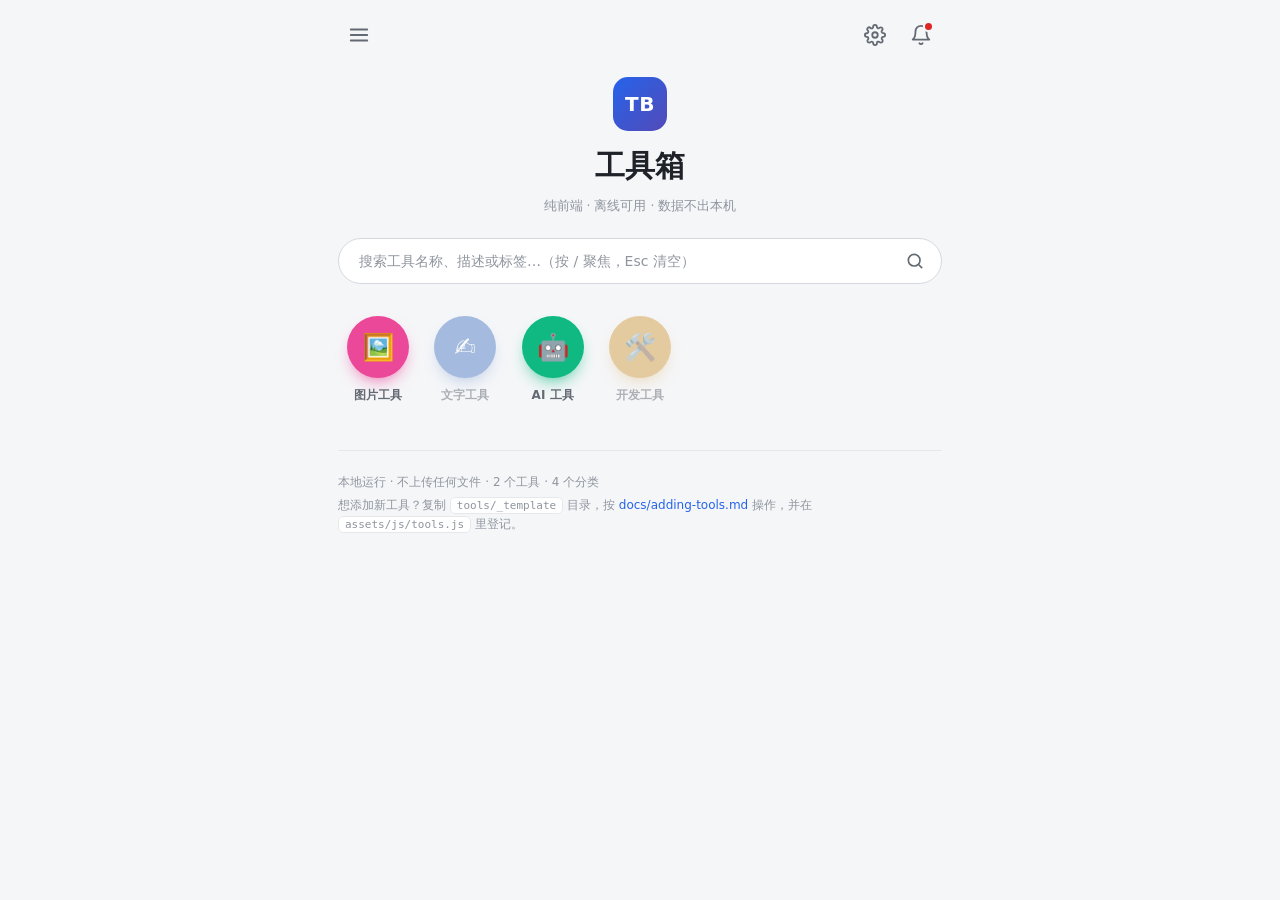
==== commit 6abccb46: "fix(theme): 回滚主题按钮/装饰层的 CSS，并给主题资源加版本号根治缓存混搭 起因：用户看到「首页多巴胺下星星彩虹全堆在左下角」+「工具页左下角有个能切主题的元素」。 根因是浏览器缓存了旧" ====
--- a/index.html
+++ b/index.html
@@ -9,9 +9,9 @@
 <link rel="preconnect" href="https://fonts.googleapis.com">
 <link rel="preconnect" href="https://fonts.gstatic.com" crossorigin>
 <link href="https://fonts.googleapis.com/css2?family=Outfit:wght@700;800;900&family=Bangers&family=DM+Sans:wght@400;500;700&display=swap" rel="stylesheet" media="print" onload="this.media='all'">
-<link rel="stylesheet" href="assets/css/theme.css">
+<link rel="stylesheet" href="assets/css/theme.css?v=20260919">
 <link rel="stylesheet" href="assets/css/hub.css">
-<link rel="stylesheet" href="assets/css/theme-maximal.css">
+<link rel="stylesheet" href="assets/css/theme-maximal.css?v=20260919">
 </head>
 <body class="hub">
 
@@ -150,7 +150,7 @@
 <div class="toast" id="toast" role="status" aria-live="polite" hidden></div>
 
 <script src="assets/js/tools.js"></script>
-<script src="assets/js/theme.js"></script>
+<script src="assets/js/theme.js?v=20260919"></script>
 <script src="assets/js/hub.js"></script>
 </body>
 </html>
--- a/assets/css/hub.css
+++ b/assets/css/hub.css
@@ -331,7 +331,9 @@
 }
 .btn-danger:hover { background: var(--danger); color: #fff; }
 
-/* ---------- 炸开层（多巴胺主题） ---------- */
+/* ---------- 光束扇形炸开（多巴胺主题） ----------
+   点击分类 → 分类像探照灯一样射出一道扇形光束，
+   该分类下的工具沿光束范围扇形展开，每个工具还有一条光射线连回光源。 */
 .burst-layer {
   position: fixed; inset: 0; z-index: 85;
   background: rgba(13, 13, 26, .38);
@@ -340,6 +342,76 @@
 .burst-layer[hidden] { display: none; }
 @keyframes fade-in { from { opacity: 0; } to { opacity: 1; } }
 
+.burst-beam, .burst-core, .burst-ray { pointer-events: none; }
+
+/* 扇形光束：以分类磁贴为圆心，朝 --a0 方向张开 --spread 度 */
+.burst-beam {
+  position: fixed; left: 0; top: 0;
+  width: calc(var(--bl, 240px) * 2);
+  height: calc(var(--bl, 240px) * 2);
+  margin-left: calc(var(--bl, 240px) * -1);
+  margin-top: calc(var(--bl, 240px) * -1);
+  border-radius: 50%;
+  background: conic-gradient(from var(--a0, 150deg),
+    var(--cat-c, var(--primary)) 0deg,
+    var(--cat-c, var(--primary)) calc(var(--spread, 120deg) * .62),
+    var(--cat-c, var(--primary)) var(--spread, 120deg),
+    transparent var(--spread, 120deg));
+  -webkit-mask-image: radial-gradient(circle at 50% 50%,
+    transparent 0 4%, #000 13%, rgba(0, 0, 0, .78) 44%,
+    rgba(0, 0, 0, .3) 68%, transparent 84%);
+  mask-image: radial-gradient(circle at 50% 50%,
+    transparent 0 4%, #000 13%, rgba(0, 0, 0, .78) 44%,
+    rgba(0, 0, 0, .3) 68%, transparent 84%);
+  transform-origin: 50% 50%;
+  opacity: .55;
+  animation: beam-open .5s cubic-bezier(.14, .82, .28, 1) both;
+}
+@keyframes beam-open {
+  from { transform: scale(.28) rotate(calc(var(--spread, 120deg) * -.12)); opacity: 0; }
+  60%  { opacity: .78; }
+  to   { transform: scale(1) rotate(0deg); opacity: .55; }
+}
+
+/* 光源：分类磁贴位置的一颗亮点 + 一圈扩散光环 */
+.burst-core {
+  position: fixed; left: 0; top: 0;
+  width: 22px; height: 22px; border-radius: 50%;
+  background: radial-gradient(circle at 50% 50%,
+    #fff 0%, var(--cat-c, var(--primary)) 46%, transparent 74%);
+  transform: translate(-50%, -50%);
+  animation: core-pop .46s cubic-bezier(.2, .9, .3, 1.4) both;
+}
+.burst-core::after {
+  content: '';
+  position: absolute; left: 50%; top: 50%;
+  width: 100%; height: 100%; border-radius: 50%;
+  border: 2px solid var(--cat-c, var(--primary));
+  transform: translate(-50%, -50%) scale(1);
+  animation: core-ring .85s ease-out .08s both;
+}
+@keyframes core-pop { from { transform: translate(-50%, -50%) scale(.3); opacity: 0; } to { transform: translate(-50%, -50%) scale(1); opacity: 1; } }
+@keyframes core-ring {
+  from { transform: translate(-50%, -50%) scale(.6); opacity: .9; }
+  to   { transform: translate(-50%, -50%) scale(4.6); opacity: 0; }
+}
+
+/* 光射线：从光源连到每个工具气泡 */
+.burst-ray {
+  position: fixed; left: 0; top: 0; z-index: 1;
+  height: 2px; width: var(--len, 120px);
+  transform-origin: 0 50%;
+  background: linear-gradient(90deg, var(--cat-c, var(--primary)) 0%, var(--cat-c, var(--primary)) 38%, transparent 100%);
+  opacity: .7;
+  animation: ray-out .46s cubic-bezier(.2, .8, .3, 1) both;
+  animation-delay: var(--delay, 0ms);
+}
+@keyframes ray-out {
+  from { transform: translate(var(--rx, 0px), var(--ry, 0px)) rotate(calc(var(--a, 180deg) - 90deg)) scaleX(0); opacity: 0; }
+  to   { transform: translate(var(--rx, 0px), var(--ry, 0px)) rotate(calc(var(--a, 180deg) - 90deg)) scaleX(1); opacity: .7; }
+}
+
+/* 工具气泡：落在光束的扇形范围内 */
 .burst-bubble {
   position: fixed; left: 0; top: 0;
   width: 84px; height: 84px;
@@ -349,9 +421,10 @@
   box-shadow: var(--shadow-hover);
   cursor: pointer; font-family: inherit;
   transform: translate(-50%, -50%);
-  animation: burst-out .5s cubic-bezier(.2, .9, .3, 1.25) both;
+  animation: burst-out .52s cubic-bezier(.2, .9, .3, 1.3) both;
   animation-delay: var(--delay, 0ms);
   text-decoration: none;
+  z-index: 2;
 }
 .burst-bubble .bb-ico { font-size: 26px; line-height: 1; }
 .burst-bubble .bb-name { font-size: 10.5px; font-weight: 600; text-align: center; padding: 0 6px; line-height: 1.25; }
@@ -361,6 +434,10 @@
 @keyframes burst-out {
   from { transform: translate(-50%, -50%) scale(.2); opacity: 0; }
   to   { transform: translate(calc(-50% + var(--dx, 0px)), calc(-50% + var(--dy, 0px))) scale(1); opacity: 1; }
+}
+
+@media (prefers-reduced-motion: reduce) {
+  .burst-beam, .burst-core, .burst-core::after, .burst-ray, .burst-bubble { animation-duration: .01ms; }
 }
 
 /* ---------- 轻提示 ---------- */
--- a/assets/css/theme-maximal.css
+++ b/assets/css/theme-maximal.css
@@ -234,7 +234,8 @@
 [data-theme="dopamine"] .btn-primary:hover { color: #fff; border-color: var(--a3); }
 [data-theme="dopamine"] .btn:active { transform: scale(.96); }
 
-/* ---------- 主题切换按钮（theme.js 注入） ---------- */
+/* ---------- 主题切换按钮（theme.js 注入）
+   仅在「既无设置面板、也无 .topbar」的页面出现（首页用设置面板，工具页跟随首页设置） ---------- */
 .theme-toggle {
   position: fixed;
   top: 14px; right: 14px;
@@ -445,6 +446,33 @@
 [data-theme="dopamine"] .hub .drawer-nav a:hover,
 [data-theme="dopamine"] .hub .drawer-nav button:hover { background: rgba(13, 13, 26, .5); color: var(--a2); }
 
+/* 光束扇形炸开 */
+[data-theme="dopamine"] .hub .burst-layer { background: rgba(13, 13, 26, .62); backdrop-filter: blur(2px); }
+[data-theme="dopamine"] .hub .burst-beam {
+  opacity: .62;
+  mix-blend-mode: screen;
+  filter: blur(3px) saturate(1.25);
+}
+[data-theme="dopamine"] .hub .burst-core {
+  width: 26px; height: 26px;
+  filter: drop-shadow(0 0 10px var(--cat-c, var(--a1)));
+}
+[data-theme="dopamine"] .hub .burst-core::after { border-width: 3px; }
+[data-theme="dopamine"] .hub .burst-ray {
+  height: 3px; opacity: .85;
+  filter: drop-shadow(0 0 6px var(--cat-c, var(--a1)));
+}
+
+/* 光源分类磁贴：点击后脉冲发光 */
+[data-theme="dopamine"] .hub .cat-tile.is-active { color: var(--cat-c, var(--a1)); }
+[data-theme="dopamine"] .hub .cat-tile.is-active .cat-ico {
+  animation: emit-pulse 1.15s ease-in-out infinite;
+}
+@keyframes emit-pulse {
+  0%, 100% { box-shadow: 0 0 0 0 var(--cat-c, var(--a1)); transform: scale(1); }
+  50%      { box-shadow: 0 0 0 9px transparent; transform: scale(1.06); }
+}
+
 /* 炸开气泡 */
 [data-theme="dopamine"] .hub .burst-bubble {
   border: 4px solid var(--a3);
@@ -480,3 +508,44 @@
     box-shadow: 4px 4px 0 var(--a3);
   }
 }
+
+/* ============================================================
+   大语言模型斩杀线（tools/llm-kill-line）
+   限定 .kill 作用域，避免污染其它工具页
+   ============================================================ */
+[data-theme="dopamine"] .kill .panel {
+  border-width: 3px; border-color: var(--a5);
+  box-shadow: 6px 6px 0 var(--a1);
+}
+[data-theme="dopamine"] .kill .panel-head {
+  border-bottom-width: 3px; border-bottom-color: var(--a5);
+}
+[data-theme="dopamine"] .kill .panel-head h2 { font-family: var(--font-head); font-weight: 900; letter-spacing: -.2px; }
+[data-theme="dopamine"] .kill .logo { background: linear-gradient(135deg, var(--a1), var(--a5)); }
+[data-theme="dopamine"] .kill .src-badge,
+[data-theme="dopamine"] .kill .badge { border-width: 2px; border-color: var(--a2); color: var(--text); }
+[data-theme="dopamine"] .kill .btn { border-width: 2px; border-radius: 999px; font-weight: 700; }
+[data-theme="dopamine"] .kill .btn:hover { background: var(--a3); color: #0d0d1a; border-color: var(--a3); }
+[data-theme="dopamine"] .kill .input { border-width: 2px; }
+[data-theme="dopamine"] .kill .input:focus { box-shadow: 0 0 0 3px rgba(255, 58, 242, .3); }
+[data-theme="dopamine"] .kill .chart-legend { border-bottom-width: 3px; border-bottom-color: var(--a5); }
+[data-theme="dopamine"] .kill .axis-note { border-bottom-width: 3px; border-bottom-color: var(--a5); }
+[data-theme="dopamine"] .kill .creator-item[aria-pressed="true"] .tick { box-shadow: 0 0 8px var(--c); }
+[data-theme="dopamine"] .kill .chart-tooltip {
+  border-width: 3px; border-color: var(--a2);
+  box-shadow: 6px 6px 0 var(--a5);
+}
+[data-theme="dopamine"] .kill .kill-item { border-width: 2px; }
+[data-theme="dopamine"] .kill .kill-item:hover { border-color: var(--win); box-shadow: 3px 3px 0 var(--win); }
+[data-theme="dopamine"] .kill .kill-target { border-width: 2px; border-color: var(--a4); }
+[data-theme="dopamine"] .kill .kill-summary .ks { border-width: 2px; }
+[data-theme="dopamine"] .kill .toast { background: var(--a3); color: #0d0d1a; font-weight: 800; box-shadow: 4px 4px 0 var(--a1); }
+
+/* 深底下网格线与刻度需要更高的对比度 */
+[data-theme="dopamine"] .kill #chart .grid-line { stroke: rgba(255, 255, 255, .16); }
+[data-theme="dopamine"] .kill #chart .grid-line.major { stroke: rgba(255, 255, 255, .26); }
+[data-theme="dopamine"] .kill #chart .axis-line { stroke: rgba(255, 255, 255, .45); }
+[data-theme="dopamine"] .kill #chart .tick-label { fill: rgba(255, 255, 255, .74); }
+[data-theme="dopamine"] .kill #chart .axis-title { fill: var(--a2); }
+[data-theme="dopamine"] .kill #chart .pt-label { stroke: #241540; }
+[data-theme="dopamine"] .kill .chart-hint { color: var(--text-sub); }
